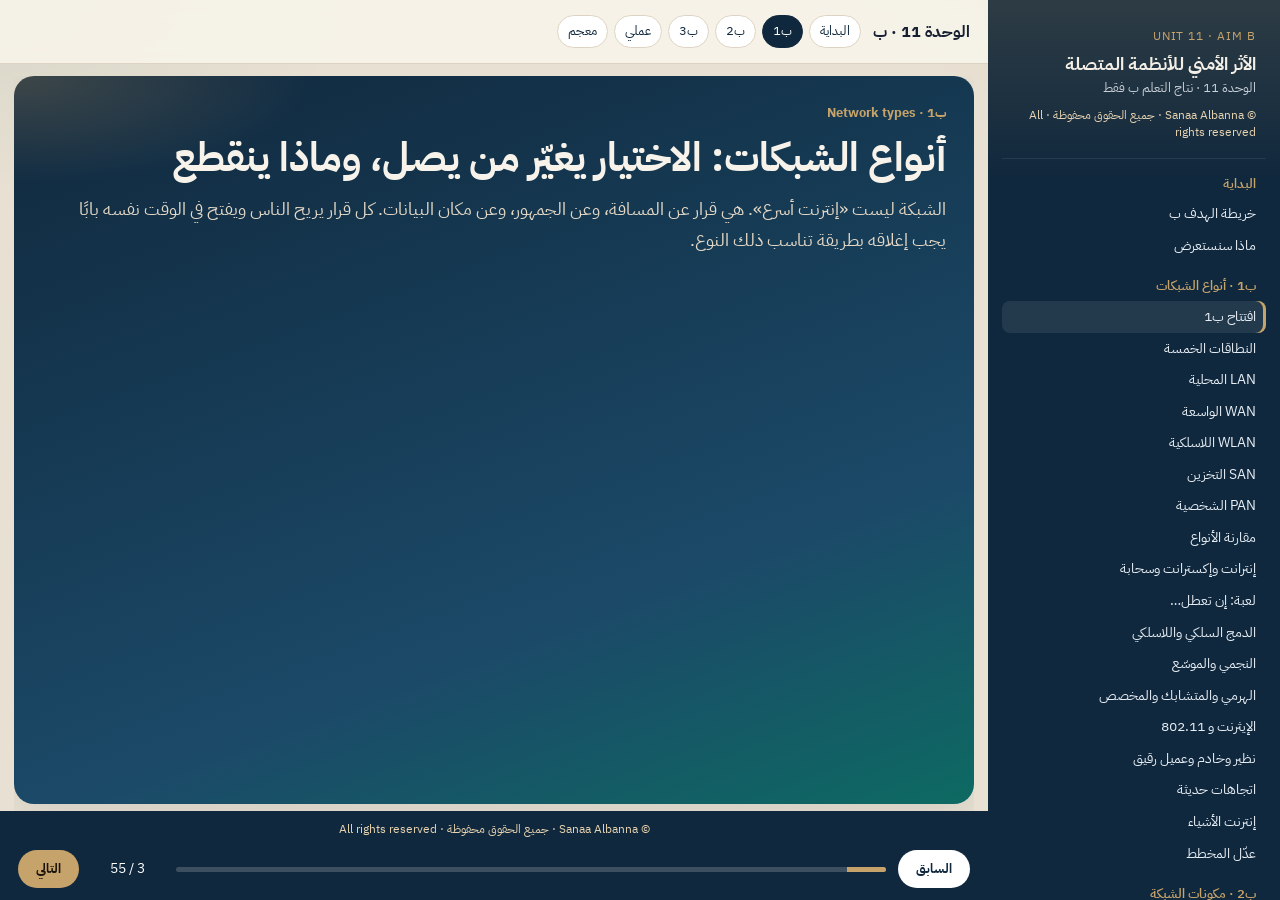
==== b1.html @ e593b501 "Clarify hierarchical layers as Core, Distribution, and Access." ====
<!DOCTYPE html>
<html lang="ar" dir="rtl">
<head>
  <meta charset="UTF-8">
  <meta name="viewport" content="width=device-width, initial-scale=1">
  <title>ب1 أنواع الشبكات | الوحدة 11</title>
  <link rel="preconnect" href="https://fonts.googleapis.com">
  <link rel="preconnect" href="https://fonts.gstatic.com" crossorigin>
  <link href="https://fonts.googleapis.com/css2?family=IBM+Plex+Sans+Arabic:wght@400;500;600;700&family=IBM+Plex+Sans:wght@500;600;700&display=swap" rel="stylesheet">
  <link rel="stylesheet" href="styles.css">
</head>
<body data-page="b1" data-prev="index.html" data-next="b2.html">
<div class="app">
  <aside class="side" id="side"></aside>
  <div class="main">
    <header class="bar">
      <button class="menu-btn" id="btnMenu" type="button">الأقسام</button>
      <a href="index.html" style="text-decoration:none;color:inherit;font-weight:700">الوحدة 11 · ب</a>
      <nav class="quick">
        <a href="index.html">البداية</a>
        <a href="b1.html" aria-current="page">ب1</a>
        <a href="b2.html">ب2</a>
        <a href="b3.html">ب3</a>
        <a href="lab.html">عملي</a>
        <a href="glossary.html">معجم</a>
      </nav>
    </header>
    <div class="deck">

      <section class="slide hero" id="b1-open">
        <p class="kicker">ب1 · Network types</p>
        <h1>أنواع الشبكات: الاختيار يغيّر من يصل، وماذا ينقطع</h1>
        <p class="lead">الشبكة ليست «إنترنت أسرع». هي قرار عن المسافة، وعن الجمهور، وعن مكان البيانات. كل قرار يريح الناس ويفتح في الوقت نفسه بابًا يجب إغلاقه بطريقة تناسب ذلك النوع.</p>
      </section>

      <section class="slide" id="scopes">
        <p class="kicker">ب1 · النطاق الجغرافي</p>
        <h2>خمسة نطاقات، من راحة اليد إلى العالم</h2>
        <div class="grid-2">
          <div>
            <svg class="diagram" viewBox="0 0 460 280" role="img" aria-label="دوائر متداخلة من الشبكة الشخصية حتى الشبكة الواسعة">
              <ellipse cx="230" cy="150" rx="210" ry="110" fill="#f4e7d4" stroke="#a56a34" stroke-width="2"/>
              <text x="400" y="58" font-size="14" fill="#7c4a1e">WAN</text>
              <ellipse cx="210" cy="160" rx="145" ry="78" fill="#e7f3f1" stroke="#0d6a62" stroke-width="2"/>
              <text x="300" y="100" font-size="14" fill="#0d6a62">LAN</text>
              <ellipse cx="188" cy="168" rx="78" ry="46" fill="#e7eef6" stroke="#1a4060" stroke-width="2"/>
              <text x="168" y="164" text-anchor="middle" font-size="14" fill="#10283d">WLAN</text>
              <ellipse cx="150" cy="176" rx="36" ry="24" fill="#fff" stroke="#8d3c3c" stroke-width="2"/>
              <text x="150" y="180" text-anchor="middle" font-size="12" fill="#8d3c3c">PAN</text>
              <rect x="300" y="188" width="70" height="28" rx="6" fill="#10283d"/>
              <text x="335" y="207" text-anchor="middle" font-size="12" fill="#fff">SAN</text>
              <text x="20" y="268" font-size="12" fill="#5e564c">SAN غالبًا داخل المؤسسة لكنها مسار خاص للتخزين لا للمستخدمين</text>
            </svg>
            <p class="cap">النطاق يشرح المكان. الأمان يشرح من يحق له أن يكون في ذلك المكان.</p>
          </div>
          <article class="def">
            <span class="tag">قاعدة الدرس</span>
            <p>كلما اتسع النطاق وكثر من يصل إليه، زادت الطرق الخارجية. الشبكة المحلية المغلقة أهدأ من الإنترنت، لكنها لا تصبح آمنة لمجرد أنها داخل المبنى: موظف، ضيف، أو فلاشة تكفي.</p>
            <p>المصطلحات من المواصفة، واضغط السماعة لنطقها:</p>
            <p>
              <span class="t" data-en="LAN" data-say="Local Area Network">محلية</span>
              <span class="t" data-en="WLAN" data-say="Wireless Local Area Network">لاسلكية محلية</span>
              <span class="t" data-en="WAN" data-say="Wide Area Network">واسعة</span>
              <span class="t" data-en="SAN" data-say="Storage Area Network">تخزين</span>
              <span class="t" data-en="PAN" data-say="Personal Area Network">شخصية</span>
            </p>
          </article>
        </div>
      </section>

      <section class="slide" id="lan">
        <p class="kicker">ب1 · LAN</p>
        <h2>شبكة المنطقة المحلية تخدم مبنى المؤسسة</h2>
<figure class="figure"><img src="images/lab-star.jpg" alt="مختبر الحاسوب: كل جهاز يعود إلى نقطة واحدة في الوسط. إن توقفت تلك النقطة توقف الصف."><figcaption>مختبر الحاسوب: كل جهاز يعود إلى نقطة واحدة في الوسط. إن توقفت تلك النقطة توقف الصف.</figcaption></figure>
        <p class="lead">تمتد عادة داخل مبنى أو مجموعة مبانٍ متجاورة، وتملكها مؤسسة واحدة. التوصيل الشائع نحاس أو ألياف. سرعتها عالية لأن المسافة قصيرة.</p>
        <div class="grid-2">
          <article class="card">
            <h3>أين نراها؟</h3>
            <ul>
              <li>مختبر الحاسوب في الكلية، مكاتب شركة، جناح في مستشفى.</li>
              <li>الأجهزة تتشارك طابعة وملفات وخادمًا داخليًا.</li>
              <li>لأنها ليست مفتوحة للجمهور، التهديد الخارجي أقل من الإنترنت، والحماية تبقى واجبة عند أي منفذ يخرج إلى الإنترنت.</li>
            </ul>
          </article>
          <article class="story">
            <span class="tag">مشهد من الكلية</span>
            <h3>مختبر يسقط كله بسبب <bdi>Switch</bdi> واحد</h3>
            <p>في مختبر من عشرين جهازًا موصولة بـ <bdi>Switch</bdi> واحد، انقطع كهرباء ذلك الجهاز. الأجهزة سليمة والإنترنت في المبنى سليم، لكن الطلاب توقفوا لأن الطريق الوحيد يمر من نقطة واحدة. هذا أثر تشغيلي، لا يحتاج مخترقًا.</p>
          </article>
        </div>
        <div class="grid-2">
          <article class="impact good"><h3>ما تكسبه المؤسسة</h3><p>سرعة، مشاركة موارد، رقابة لأن الأجهزة داخل سورها.</p></article>
          <article class="impact risk"><h3>ما يجب أن تحذر منه</h3><p>الوثوق الزائد. من دخل المبنى أو وصل جهازًا بالمنفذ أصبح «داخل» الشبكة. العزل بين الطلاب والإدارة أهم من شكل الكيبل.</p></article>
        </div>
      </section>

      <section class="slide" id="wan">
        <p class="kicker">ب1 · WAN</p>
        <h2>الشبكة الواسعة تربط أماكن بعيدة، وأشهرها الإنترنت</h2>
<figure class="figure"><img src="images/port-pause.jpg" alt="ميناء توقفت رافعاته عام 2017 حين تعطلت أنظمة شركة شحن كانت الشبكة تحمل عملياتها."><figcaption>ميناء توقفت رافعاته عام 2017 حين تعطلت أنظمة شركة شحن كانت الشبكة تحمل عملياتها.</figcaption></figure>
        <p class="lead">النطاق الجغرافي كبير، والربط غالبًا عبر مسارات سلكية تملكها شركات اتصال. الإنترنت شبكة واسعة مفتوحة للجمهور، ولذلك هو المصدر الأوسع للتهديدات القادمة من الخارج.</p>
        <div class="grid-3">
          <article class="card"><h3>فرع ومركز</h3><p>بنك له فرع في عمّان وآخر في إربد يحتاج مسارًا واسعًا حتى يصل الموظف إلى النظام نفسه. المسار يخرج من المبنى، فيصبح حمايته جزءًا من العقد مع مزود الخدمة.</p></article>
          <article class="card"><h3>الإنترنت</h3><p>أي شخص يستطيع أن يحاول الوصول إلى خدمة منشورة. النشر قرار. كل منفذ مفتوح على الإنترنت سطح ظاهر للعالم.</p></article>
          <article class="story"><span class="tag">أثر واقعي</span><h3>حين تتوقف الشبكة تتوقف السفن</h3><p>عام 2017 توقفت عمليات الشحن في شركة ميرسك أيامًا بعد أن انتشر خلل عبر أنظمتها المتصلة، وخسائرها المعلنة قاربت 300 مليون دولار. الدرس: الشبكة الواسعة تحمل العمل نفسه، لا الرسائل فقط.</p></article>
        </div>
      </section>

      <section class="slide" id="wlan">
        <p class="kicker">ب1 · WLAN</p>
        <h2>اللاسلكية المحلية مريحة لأن الإشارة تصل إلى من لا نراه</h2>
<figure class="figure"><img src="images/cafe-wifi.jpg" alt="الموجة لا تقف عند زجاج المقهى. من على الرصيف ضمن المدى نفسه."><figcaption>الموجة لا تقف عند زجاج المقهى. من على الرصيف ضمن المدى نفسه.</figcaption></figure>
        <p class="lead">تعتمد على <span class="t" data-en="Wi-Fi" data-say="Wi-Fi">واي فاي</span>. نجدها في البيوت والمؤسسات، وأيضًا في المقاهي والمطارات والمحلات. ميزتها الحركة. ثمنها أن الموجة تُبث، فيقدر من في المدى أن يحاول التقاطها إن كانت بلا حماية مناسبة.</p>
        <div class="grid-2">
          <svg class="diagram" viewBox="0 0 440 230" role="img" aria-label="مقهى تبث فيه نقطة الوصول خارج الجدار">
            <rect x="30" y="30" width="250" height="160" rx="8" fill="#fff" stroke="#1a4060"/>
            <text x="150" y="54" text-anchor="middle" font-size="13" fill="#10283d">داخل المقهى</text>
            <rect x="70" y="80" width="46" height="28" rx="4" fill="#10283d"/>
            <text x="93" y="98" text-anchor="middle" font-size="10" fill="#fff">جهاز</text>
            <circle cx="200" cy="110" r="16" fill="#0d6a62"/>
            <path d="M184 110 q16 -28 32 0" fill="none" stroke="#0d6a62" stroke-width="2"/>
            <path d="M172 110 q28 -48 56 0" fill="none" stroke="#0d6a62" stroke-width="2"/>
            <path d="M250 70 q70 40 40 110" fill="none" stroke="#a56a34" stroke-dasharray="4 3" stroke-width="2"/>
            <rect x="300" y="150" width="110" height="40" rx="6" fill="#f8eeee" stroke="#8d3c3c"/>
            <text x="355" y="174" text-anchor="middle" font-size="12" fill="#8d3c3c">خارج الجدار</text>
          </svg>
          <div>
            <article class="story">
              <span class="tag">مقهى في عمّان</span>
              <p>طالبة فتحت شبكة المقهى المفتوحة ودخلت بريد الكلية. الجالس على الطاولة المجاورة ضمن مدى البث. إن كان الموقع بلا تشفير كافٍ، فمحتوى الجلسة أقرب إلى حديث بصوت مسموع. الشبكة العامة مكان سيئ لكلمة المرور.</p>
            </article>
            <article class="impact good" style="margin-top:8px"><h3>الحماية المناسبة لهذا النوع</h3><p>تشفير حديث للواي فاي في المؤسسة، شبكة ضيوف مفصولة، وعدم اعتماد إخفاء اسم الشبكة وحده. في المقهى: بيانات حساسة عبر اتصال الهاتف أو قناة مشفرة، لا عبر شبكة مفتوحة.</p></article>
          </div>
        </div>
      </section>

      <section class="slide" id="san">
        <p class="kicker">ب1 · SAN</p>
        <h2>شبكة التخزين مسار سريع للأقراص، وليس للتصفح</h2>
<figure class="figure"><img src="images/hospital-san.jpg" alt="غرفة التخزين الطبي خلف الزجاج، والممر العام خارجها. المساران ليسا واحدًا."><figcaption>غرفة التخزين الطبي خلف الزجاج، والممر العام خارجها. المساران ليسا واحدًا.</figcaption></figure>
        <p class="lead"><span class="t" data-en="SAN" data-say="Storage Area Network">شبكة منطقة التخزين</span> عالية السرعة، توصل الخوادم بأجهزة التخزين عبر ألياف أو إيثرنت سريع. لا تختلط عادة بحركة الشبكة المحلية العادية. تحتاجها المؤسسات التي تخزن كميات ضخمة وتريد أن تصل عدة خوادم إلى الأقراص نفسها.</p>
        <div class="grid-2">
          <article class="card">
            <h3>مستشفى الأشعة</h3>
            <ul>
              <li>صورة الطبقي كبيرة. عشرات الأجهزة تطلبها خلال اليوم.</li>
              <li>التخزين يعيش على مسار خاص حتى لا تزاحمه تصفحات الموظفين.</li>
              <li>الخادم يصل إلى القرص. هاتف الزائر لا يصل.</li>
            </ul>
          </article>
          <article class="impact risk">
            <h3>الأثر الأمني</h3>
            <p>إن فُتح مسار التخزين لكل الشبكة المحلية، أصبحت صور المرضى وملفات العقود على الطريق نفسه الذي يسلكه أي جهاز مصاب. فصل SAN يقلل من يصل، ولا يلغي الحاجة إلى صلاحيات ونسخ احتياطي. تعطله يوقف العيادات حتى لو بقيت أجهزة الاستقبال تعمل.</p>
          </article>
        </div>
      </section>

      <section class="slide" id="pan">
        <p class="kicker">ب1 · PAN</p>
        <h2>الشبكة الشخصية هي فقاعة حول المستخدم</h2>
<figure class="figure"><img src="images/pan-bubble.jpg" alt="السماعة والهاتف والفأرة فقاعة قصيرة حول شخص واحد."><figcaption>السماعة والهاتف والفأرة فقاعة قصيرة حول شخص واحد.</figcaption></figure>
        <p class="lead">تربط أجهزة مساحة العمل القريبة: هاتفًا بسماعة، ولوحة مفاتيح، وفأرة. المعيار الشائع <span class="t" data-en="Bluetooth" data-say="Bluetooth">بلوتوث</span>: مدى قصير وطاقة قليلة.</p>
        <div class="grid-3">
          <article class="card"><h3>أمثلة</h3><p>سماعة في الحافلة، ساعة مع الهاتف، فأرة المدرّس. لا كيبل، والاقتران يتم بين طرفين متقاربين.</p></article>
          <article class="impact risk"><h3>الخطر بحجم المدى</h3><p>الجهاز الذي يبقى قابلًا للاكتشاف في مكان عام قد يُقرن بطرف لم يقصده صاحبه. المدى قصير فيصعب الهجوم من الشارع البعيد، والقرب الجسدي هو الشرط.</p></article>
          <article class="impact good"><h3>عادة بسيطة</h3><p>إغلاق الاكتشاف بعد الاقتران، وعدم قبول طلب اقتران مفاجئ في محطة الباص. الشبكة الشخصية آمنة حين تبقى شخصية.</p></article>
        </div>
      </section>

      <section class="slide" id="compare-types">
        <p class="kicker">ب1 · مقارنة</p>
        <h2>اختر النوع بحسب العمل، لا بحسب الاسم الأشهر</h2>
        <div class="table-wrap">
          <table>
            <thead>
              <tr><th>النوع</th><th>النطاق ومن يستخدمه</th><th>الوسط الغالب</th><th>أثر الاختيار</th></tr>
            </thead>
            <tbody>
              <tr><td>PAN</td><td>مترات حول شخص</td><td>بلوتوث</td><td>مريح وخاص. الاكتشاف المفتوح في الزحام هو الخطأ.</td></tr>
              <tr><td>LAN</td><td>مبنى مؤسسة واحدة</td><td>نحاس أو ألياف</td><td>سريعة وقابلة للإدارة. الخطر من الداخل ومن المنفذ إلى الإنترنت.</td></tr>
              <tr><td>WLAN</td><td>المبنى نفسه بلا كيبل</td><td>موجة راديو</td><td>حركة حرة. البث يعبر الجدار، فتُفصل شبكة الضيوف.</td></tr>
              <tr><td>SAN</td><td>خوادم وتخزين المؤسسة</td><td>ألياف أو إيثرنت سريع</td><td>أداء للبيانات الضخمة. يجب ألا تصبح ممرًا عامًا.</td></tr>
              <tr><td>WAN</td><td>مدن ودول، وأشهرها الإنترنت</td><td>مسارات مزودي الخدمة</td><td>تربط العمل. وهي الباب الأوسع من الخارج.</td></tr>
            </tbody>
          </table>
        </div>
      </section>

      <section class="slide" id="access-classes">
        <p class="kicker">ب1 · من يحق له الدخول</p>
        <h2>التقنية قد تكون تقنية إنترنت، والجمهور هو الذي يتغير</h2>
        <div class="grid-2">
          <article class="def">
            <h3><span class="t" data-en="Intranet" data-say="Intranet">إنترانت</span></h3>
            <p>شبكة خاصة داخل المؤسسة تستخدم تقنيات الإنترنت. الموظف يفتح المتصفح ويرى التعاميم ونظام الإجازات. الجمهور لا يراها.</p>
          </article>
          <article class="def">
            <h3><span class="t" data-en="Extranet" data-say="Extranet">إكسترانت</span></h3>
            <p>جزء من الإنترانت يُفتح لشركاء محددين: مورد، عميل، شركة تدريب. الشريك يرى بعض الأنظمة فقط. الخطأ الشائع أن ينفتح له الممر المؤدي إلى الباقي.</p>
          </article>
          <article class="def">
            <h3><span class="t" data-en="Internet" data-say="Internet">إنترنت</span></h3>
            <p>أي شبكة عامة يستطيع الناس الوصول إليها. النشر عليها قرار واعٍ: موقع الكلية عام، وعلامات الطالب ليست كذلك.</p>
          </article>
          <article class="def">
            <h3><span class="t" data-en="Cloud" data-say="Cloud">سحابة</span></h3>
            <p>خدمة كانت داخل المكتب وانتقلت إلى أنظمة على الإنترنت. أشهر صورها تخزين الملفات عند مزود بدل خادم الملفات في الغرفة. الملف غادر المبنى، والمفتاح صار الحساب.</p>
          </article>
        </div>
      </section>

      <section class="slide" id="fail-game">
        <p class="kicker">ب1 · لعبة تفكير</p>
        <h2>إن تعطل هذا… ماذا يتوقف؟</h2>
        <p class="lead">خمس حالات. السؤال قصير. الإجابة تحتاج تفكيرًا: ما الذي يبقى يعمل؟ وما الذي يسقط؟ ناقشوا أولًا، ثم اكشفوا ما نثبته بعد الحوار.</p>
        <p class="cap">تعرفون مسبقًا: <bdi>Server</bdi> · <bdi>Switch</bdi> · <bdi>Access Point</bdi> · <bdi>Modem</bdi> · <bdi>Router</bdi></p>
        <div class="fail-game">
          <article class="case-q" data-case="1">
            <span class="tag">حالة 1</span>
            <h3>انقطع كهرباء <bdi>Switch</bdi> المختبر فقط</h3>
            <p>الحواسيب شغّالة، وكهرباء المبنى سليمة، وخط الإنترنت للمبنى يعمل. ماذا يتوقف على الطالبات في هذا المختبر؟ وماذا لا يتأثر؟</p>
            <button type="button" class="reveal-btn" aria-expanded="false">أظهر ما نناقشه بعد التفكير</button>
            <div class="reveal" hidden>
              <p>يتوقف كل ما يمر عبر ذلك الـ <bdi>Switch</bdi>: مشاركة الملفات والطابعة بين أجهزة المختبر، والوصول إلى <bdi>Server</bdi> الكلية إن كان طريقه من هذا الجهاز، والإنترنت من الحواسيب السلكية في المختبر. لا يتأثر مبنى آخر مربوط بمسار مختلف، ولا جهاز على شبكة أخرى.</p>
            </div>
          </article>
          <article class="case-q" data-case="2">
            <span class="tag">حالة 2</span>
            <h3>تعطل <bdi>Modem</bdi> خط المزود</h3>
            <p><bdi>Switch</bdi> المختبر يعمل، والحواسيب تتبادل ملفات فيما بينها. ماذا يتوقف؟ وماذا يبقى؟</p>
            <button type="button" class="reveal-btn" aria-expanded="false">أظهر ما نناقشه بعد التفكير</button>
            <div class="reveal" hidden>
              <p>يتوقف الخروج إلى الإنترنت: المواقع، البريد السحابي، التحديث من الخارج. يبقى ما هو محلي بالكامل: مشاركة مجلد بين جهازين على نفس الـ <bdi>Switch</bdi>، وطابعة الشبكة المحلية إن لم تحتج الإنترنت.</p>
            </div>
          </article>
          <article class="case-q" data-case="3">
            <span class="tag">حالة 3</span>
            <h3>تعطل <bdi>Access Point</bdi> القاعة</h3>
            <p>الكيبل إلى الحواسيب الثابتة سليم. ماذا يتوقف؟ ومن يستمر؟</p>
            <button type="button" class="reveal-btn" aria-expanded="false">أظهر ما نناقشه بعد التفكير</button>
            <div class="reveal" hidden>
              <p>يتوقف الواي فاي: الهواتف والحواسيب المحمولة على الموجة. يستمر من هو مربوط بسلك إلى الـ <bdi>Switch</bdi>. الدرس: العطل لا يعني «انقطاع الشبكة كلها»، بل انقطاع المسار الذي يعتمد على ذلك الجهاز.</p>
            </div>
          </article>
          <article class="case-q" data-case="4">
            <span class="tag">حالة 4</span>
            <h3>توقف <bdi>Server</bdi> الحسابات والملفات</h3>
            <p>الإنترنت العام يفتح في المتصفح. ماذا يتوقف في يوم الكلية؟ وماذا قد يبقى؟</p>
            <button type="button" class="reveal-btn" aria-expanded="false">أظهر ما نناقشه بعد التفكير</button>
            <div class="reveal" hidden>
              <p>يتوقف الدخول بالحساب الموحد، ومجلدات الطلاب المشتركة، وكثير من الطباعة المركزية. قد يبقى تصفح الإنترنت العام، ومشاركة ملف مباشرة بين جهازين بلا المرور على الـ <bdi>Server</bdi>. السؤال العميق: هل «الشبكة شغّالة» تعني أن العمل الدراسي شغّال؟</p>
            </div>
          </article>
          <article class="case-q" data-case="5">
            <span class="tag">حالة 5</span>
            <h3>تعطل <bdi>Router</bdi> بين المختبر والإدارة</h3>
            <p>داخل المختبر الأجهزة على <bdi>Switch</bdi> واحد. الإدارة على شبكة أخرى. ماذا ينقطع بين الطرفين؟ وماذا يبقى داخل المختبر؟</p>
            <button type="button" class="reveal-btn" aria-expanded="false">أظهر ما نناقشه بعد التفكير</button>
            <div class="reveal" hidden>
              <p>ينقطع العبور بين الشبكتين، وغالبًا الإنترنت إن كان طريقه عبر ذلك الـ <bdi>Router</bdi>. داخل المختبر قد تبقى الأجهزة تتحدث فيما بينها عبر الـ <bdi>Switch</bdi>. الدرس: الـ <bdi>Router</bdi> حدّ بين عوالم؛ سقوطه لا يطفئ بالضرورة كل كيبل في الغرفة.</p>
            </div>
          </article>
        </div>
      </section>

      <section class="slide" id="wired-wireless">
        <p class="kicker">ب1 · الدمج</p>
        <h2>البيت والمؤسسة يعيشان على سلك وموجة معًا</h2>
<figure class="figure"><img src="images/home-router.jpg" alt="صندوق واحد في البيت: خط من الجدار، أكبال للأجهزة الثابتة، وموجة للأجهزة التي تتحرك."><figcaption>صندوق واحد في البيت: خط من الجدار، أكبال للأجهزة الثابتة، وموجة للأجهزة التي تتحرك.</figcaption></figure>
        <div class="grid-2">
          <div>
            <svg class="diagram" viewBox="0 0 460 250" role="img" aria-label="Modem و Router و Access Point في صندوق منزلي واحد">
              <ellipse cx="60" cy="40" rx="48" ry="22" fill="#f4e7d4" stroke="#a56a34"/>
              <text x="60" y="44" text-anchor="middle" font-size="12" fill="#7c4a1e">المزود</text>
              <line x1="60" y1="62" x2="60" y2="100" stroke="#a56a34" stroke-width="2"/>
              <rect x="20" y="100" width="120" height="52" rx="8" fill="#10283d"/>
              <text x="80" y="122" text-anchor="middle" font-size="11" fill="#fff">Modem / Router</text>
              <text x="80" y="140" text-anchor="middle" font-size="11" fill="#c6a36a">+ Access Point</text>
              <line x1="140" y1="126" x2="210" y2="70" stroke="#1a4060" stroke-width="2"/>
              <line x1="140" y1="126" x2="210" y2="126" stroke="#1a4060" stroke-width="2"/>
              <line x1="140" y1="126" x2="210" y2="180" stroke="#1a4060" stroke-width="2"/>
              <rect x="210" y="52" width="70" height="32" rx="6" fill="#fff" stroke="#1a4060"/>
              <text x="245" y="72" text-anchor="middle" font-size="11">حاسوب</text>
              <rect x="210" y="110" width="70" height="32" rx="6" fill="#fff" stroke="#1a4060"/>
              <text x="245" y="130" text-anchor="middle" font-size="11">طابعة</text>
              <rect x="210" y="164" width="70" height="32" rx="6" fill="#fff" stroke="#1a4060"/>
              <text x="245" y="184" text-anchor="middle" font-size="11">تلفاز</text>
              <path d="M160 90 q40 -36 70 0" fill="none" stroke="#0d6a62" stroke-width="2"/>
              <rect x="300" y="70" width="64" height="30" rx="6" fill="#e7f3f1" stroke="#0d6a62"/>
              <text x="332" y="90" text-anchor="middle" font-size="11" fill="#0d6a62">هاتف</text>
              <rect x="300" y="120" width="64" height="30" rx="6" fill="#e7f3f1" stroke="#0d6a62"/>
              <text x="332" y="140" text-anchor="middle" font-size="11" fill="#0d6a62">حاسوب</text>
            </svg>
            <p class="cap">الجهاز المنزلي متعدد الوظائف: خط هاتف أو تلفاز، ثم منافذ سلكية، ثم بث لاسلكي.</p>
          </div>
          <div>
            <article class="card">
              <h3>في المؤسسة</h3>
              <p>المكتب الثابت يأخذ كيبلًا. الحاسوب المحمول والهاتف يأخذان الموجة. الدمج قرار تصميم: السلك أثبت وأصعب اعتراضًا، والموجة تمنح الحركة وتحتاج عزلًا وتشفيرًا.</p>
            </article>
            <article class="lab">
              <span class="tag">اعرض ظهر الصندوق إن توفر</span>
              <p>ميّز منفذ المزود عن منافذ الأجهزة. أشر إلى الهوائيات. قل: هذا الصندوق الصغير يجمع <bdi>Modem</bdi> و <bdi>Router</bdi> و <bdi>Switch</bdi> و <bdi>Access Point</bdi>، وسنفصله في ب2.</p>
            </article>
          </div>
        </div>
      </section>

      <section class="slide" id="star">
        <p class="kicker">ب1 · مخططات مادية</p>
        <h2>المخطط المادي يرسم الكيبل. النجمي هو شكل المختبر</h2>
        <p class="lead">المخطط المادي يصف كيف تتصل الأكبال بالأجهزة. <span class="t" data-en="Star" data-say="Star topology">النجمي</span> يصل كل جهاز بـ <bdi>Switch</bdi> في الوسط. <span class="t" data-en="Extended star" data-say="Extended star topology">النجمي الموسّع</span> يكرر الفكرة بوحدات <bdi>Switch</bdi> إضافية حين لا تكفي المنافذ.</p>
        <div class="cols-diagram">
          <div>
            <svg class="diagram" viewBox="0 0 360 210" role="img" aria-label="هيكل نجمي حول Switch">
              <line x1="180" y1="100" x2="70" y2="40" stroke="#a56a34" stroke-width="2"/>
              <line x1="180" y1="100" x2="290" y2="40" stroke="#a56a34" stroke-width="2"/>
              <line x1="180" y1="100" x2="60" y2="160" stroke="#a56a34" stroke-width="2"/>
              <line x1="180" y1="100" x2="300" y2="160" stroke="#a56a34" stroke-width="2"/>
              <rect x="140" y="82" width="80" height="36" rx="6" fill="#10283d"/>
              <text x="180" y="104" text-anchor="middle" font-size="13" fill="#fff">Switch</text>
              <g fill="#fff" stroke="#1a4060">
                <rect x="40" y="22" width="60" height="28" rx="4"/><rect x="260" y="22" width="60" height="28" rx="4"/>
                <rect x="28" y="148" width="60" height="28" rx="4"/><rect x="270" y="148" width="60" height="28" rx="4"/>
              </g>
              <g font-size="11" fill="#10283d" text-anchor="middle">
                <text x="70" y="40">حاسوب</text><text x="290" y="40">حاسوب</text>
                <text x="58" y="166">حاسوب</text><text x="300" y="166">حاسوب</text>
              </g>
            </svg>
            <p class="cap">الشكل 11.5 بصورة التدريس: سهل التتبع. سقوط الـ <bdi>Switch</bdi> يوقف الجميع.</p>
          </div>
          <div>
            <svg class="diagram" viewBox="0 0 360 210" role="img" aria-label="هيكل نجمي موسع بعدة Switch">
              <line x1="180" y1="104" x2="80" y2="104" stroke="#1a4060" stroke-width="3"/>
              <rect x="145" y="86" width="70" height="36" rx="6" fill="#10283d"/>
              <text x="180" y="108" text-anchor="middle" font-size="12" fill="#fff">Switch</text>
              <rect x="30" y="86" width="70" height="36" rx="6" fill="#1a4060"/>
              <text x="65" y="108" text-anchor="middle" font-size="12" fill="#fff">Switch</text>
              <rect x="250" y="86" width="70" height="36" rx="6" fill="#1a4060"/>
              <text x="285" y="108" text-anchor="middle" font-size="12" fill="#fff">Switch</text>
              <g stroke="#a56a34" stroke-width="2" fill="#fff">
                <line x1="65" y1="86" x2="40" y2="48"/><line x1="65" y1="122" x2="40" y2="156"/>
                <line x1="285" y1="86" x2="310" y2="48"/><line x1="285" y1="122" x2="310" y2="156"/>
                <rect x="8" y="28" width="58" height="26" rx="4" stroke="#1a4060"/>
                <rect x="8" y="156" width="58" height="26" rx="4" stroke="#1a4060"/>
                <rect x="294" y="28" width="58" height="26" rx="4" stroke="#1a4060"/>
                <rect x="294" y="156" width="58" height="26" rx="4" stroke="#1a4060"/>
              </g>
              <g font-size="11" text-anchor="middle" fill="#10283d">
                <text x="37" y="45">حاسوب</text><text x="37" y="173">حاسوب</text>
                <text x="323" y="45">حاسوب</text><text x="323" y="173">حاسوب</text>
              </g>
            </svg>
            <p class="cap">الشكل 11.6: كل جناح له <bdi>Switch</bdi>، والوسط يجمعهم. العطل يضيق بدل أن يعمّ المبنى.</p>
          </div>
        </div>
      </section>

      <section class="slide" id="hierarchical">
        <p class="kicker">ب1 · هرمي ومتشابك ومخصص</p>
        <h2>الشبكة الكبيرة تُقسَّم طبقات حتى لا تسير كل حركة في كل مكان</h2>
        <p class="lead">ثلاث طبقات معروفة بالإنجليزية: <bdi>Access</bdi> عند الأجهزة، ثم <bdi>Distribution</bdi> تربط الأجنحة، ثم <bdi>Core</bdi> في الوسط — العمود الفقري الذي يصل أجزاء المبنى الكبيرة ببعضها عبر <bdi>Router</bdi> أو <bdi>Switch</bdi> قوي.</p>
        <div class="grid-2">
          <div>
            <svg class="diagram" viewBox="0 0 420 250" role="img" aria-label="ثلاث طبقات: Core و Distribution و Access">
              <rect x="150" y="12" width="120" height="36" rx="6" fill="#10283d"/>
              <text x="210" y="35" text-anchor="middle" font-size="14" fill="#fff">Core</text>
              <line x1="210" y1="48" x2="110" y2="90" stroke="#a56a34"/><line x1="210" y1="48" x2="310" y2="90" stroke="#a56a34"/>
              <rect x="50" y="90" width="120" height="36" rx="6" fill="#1a4060"/>
              <rect x="250" y="90" width="120" height="36" rx="6" fill="#1a4060"/>
              <text x="110" y="113" text-anchor="middle" font-size="13" fill="#fff">Distribution</text>
              <text x="310" y="113" text-anchor="middle" font-size="13" fill="#fff">Distribution</text>
              <g stroke="#0d6a62">
                <line x1="90" y1="126" x2="50" y2="168"/><line x1="130" y1="126" x2="150" y2="168"/>
                <line x1="290" y1="126" x2="250" y2="168"/><line x1="330" y1="126" x2="360" y2="168"/>
              </g>
              <g fill="#e7f3f1" stroke="#0d6a62">
                <rect x="24" y="168" width="70" height="28" rx="4"/>
                <rect x="120" y="168" width="70" height="28" rx="4"/>
                <rect x="226" y="168" width="70" height="28" rx="4"/>
                <rect x="326" y="168" width="70" height="28" rx="4"/>
              </g>
              <g font-size="12" text-anchor="middle" fill="#10283d">
                <text x="59" y="186">Access</text><text x="155" y="186">Access</text>
                <text x="261" y="186">Access</text><text x="361" y="186">Access</text>
              </g>
              <text x="210" y="230" text-anchor="middle" font-size="12" fill="#5e564c">Access للأجهزة · Distribution يضبط الربط · Core يصل المبنى</text>
            </svg>
            <p class="cap"><bdi>Core</bdi> = العمود الفقري. إن توقف، تتأثر أجزاء كبيرة من الشبكة دفعة واحدة.</p>
          </div>
          <div>
            <article class="card">
              <h3><span class="t" data-en="Wireless mesh" data-say="Wireless mesh">شبكة لاسلكية متشابكة</span></h3>
              <p>عقد تغطي مستودعًا أو طابقًا أوسع من نقطة واحدة. عقدة واحدة فقط تحتاج كيبل إنترنت، وتشارك البقية الاتصال مع جارتها. سقوط عقدة لا يطفئ الساحة كلها إن بقي مسار بديل.</p>
            </article>
            <article class="card">
              <h3><span class="t" data-en="Ad hoc" data-say="Ad hoc topology">مخطط مخصص</span> و<span class="t" data-en="BYOD" data-say="Bring Your Own Device">أحضر جهازك</span></h3>
              <p>مزيج سلك للأجهزة المكتبية وموجة لهواتف الموظفين وأجهزتهم. حين يدخل الجهاز الشخصي شبكة المؤسسة نسميه إحضار الجهاز الشخصي. الجهاز ليس تحت سياسة الكلية بالكامل.</p>
            </article>
          </div>
        </div>
      </section>

      <section class="slide" id="logical">
        <p class="kicker">ب1 · مخططات منطقية</p>
        <h2>المخطط المنطقي يشرح كيف تتحدث الأجهزة، لا أين يمر الكيبل</h2>
        <div class="grid-2">
          <article class="card">
            <h3><span class="t" data-en="Ethernet" data-say="Ethernet">إيثرنت</span> · <span class="t" data-en="IEEE 802.3" data-say="I triple E 802.3">802.3</span></h3>
            <ul>
              <li>معيار الشبكات السلكية. الكيبل الشائع مزدوج مجدول غير معزول <span class="t" data-en="UTP" data-say="U T P">UTP</span> وموصل <span class="t" data-en="RJ-45" data-say="R J 45">RJ-45</span>.</li>
              <li>الطول النظري للمقطع نحو 100 متر، ويتأثر بنوع الكيبل والسرعة.</li>
              <li>السرعات تصل إلى مستويات عالية جدًا بحسب الكيبل، والكتاب يذكر حتى 400 غيغابت في الثانية في الأنواع العليا.</li>
              <li>الـ <bdi>Switch</bdi> يفحص الإطار ويبعثه إلى المنفذ المقصود. بدقة أدق: قراره داخل المحلية يعتمد عنوان <span class="t" data-en="MAC" data-say="Mac address">MAC</span>، بينما عنوان <span class="t" data-en="IP" data-say="I P address">IP</span> قرار الـ <bdi>Router</bdi> بين الشبكات.</li>
            </ul>
          </article>
          <article class="card">
            <h3>عائلة <span class="t" data-en="IEEE 802.11" data-say="I triple E 802.11">802.11</span></h3>
            <ul>
              <li>معيار اللاسلكي، يشارك الإيثرنت فكرة تنظيم من يتكلم على الوسط.</li>
              <li>802.11b وصل إلى 11 ميغابت في الثانية وانتشر على نطاق واسع.</li>
              <li>802.11n وصل إلى 600 ميغابت في الثانية، وتلته إصدارات أسرع صارت اليوم شائعة: واي فاي 5 وواي فاي 6.</li>
              <li>السرعة على الورقة لا تصل إلى الجهاز إن كان الجدار سميكًا أو القناة مزدحمة.</li>
            </ul>
          </article>
        </div>
      </section>

      <section class="slide" id="architecture">
        <p class="kicker">ب1 · بنية الشبكة</p>
        <h2>من يملك الحساب: كل جهاز وحده، أم الشبكة كلها؟</h2>
        <div class="grid-3">
          <article class="card">
            <h3><span class="t" data-en="Peer to peer" data-say="Peer to peer">نظير إلى نظير</span></h3>
            <p>بلا <bdi>Server</bdi> مركزي. كل مستخدم يدخل إلى جهازه ويشارك مجلدًا أو طابعة. تناسب بيتًا أو مكتبًا صغيرًا. سهلة ورخيصة. حين يكبر العدد تصبح الإدارة كابوسًا: التحديث وكلمة المرور على كل جهاز وحدهما، والدخول ممكن فقط حيث يوجد حساب.</p>
          </article>
          <article class="card">
            <h3><span class="t" data-en="Client/server" data-say="Client server">عميل / Server</span></h3>
            <p>حساب واحد على الشبكة، فيدخل صاحبه من أي جهاز مسموح. التحديث والصلاحيات والنسخ تُدار من الـ <bdi>Server</bdi>. هذا ما تحتاجه كلية. مركز القوة يعني أيضًا أن سقوط الـ <bdi>Server</bdi> أو سرقة حساب المدير أثره واسع، فيُحمى ويُنسخ.</p>
          </article>
          <article class="card">
            <h3><span class="t" data-en="Thin client" data-say="Thin client">عميل رقيق</span></h3>
            <p>جهاز بمواصفات أقل يشغّل تطبيقات الويب ويخزن في السحابة. أرخص. مثاله أجهزة <span class="t" data-en="Chromebook" data-say="Chromebook">Chromebook</span>. سرقته تؤذي أقل إن لم يُحفظ عليها شيء. تعطله الحقيقي هو انقطاع الشبكة أو سرقة الحساب السحابي.</p>
          </article>
        </div>
        <div class="think"><span class="tag">مقارنة سريعة</span><p>بيت من أربعة أشخاص: نظير إلى نظير كافٍ. كلية من ألف طالب: عميل و <bdi>Server</bdi>. صف يعتمد دفترًا سحابيًا: العميل الرقيق منطقي، بشرط أن تبقى الهوية والنسخ تحت الإدارة.</p></div>
      </section>

      <section class="slide" id="trends">
        <p class="kicker">ب1 · اتجاهات حديثة</p>
        <h2>التقنية الجديدة تقلل الصناديق وتكثّف القرارات</h2>
<figure class="figure"><img src="images/virtual-servers.jpg" alt="خزانة واحدة، وداخلها عدة آلات افتراضية. العزل بينها قرار أمني لا مجرد توفير أجهزة."><figcaption>خزانة واحدة، وداخلها عدة آلات افتراضية. العزل بينها قرار أمني لا مجرد توفير أجهزة.</figcaption></figure>
        <div class="grid-2">
          <article class="card">
            <h3><span class="t" data-en="Virtualisation" data-say="Virtualisation">المحاكاة الافتراضية</span></h3>
            <p><bdi>Server</bdi> قوي يشغّل عدة حواسيب افتراضية، لكل منها نظام وتطبيق. نوفر أجهزة ونوسّع أسهل ونعزل المهام: ويب في آلة، وقاعدة بيانات في أخرى. الخطر: إن انكسرت العزلة أو وقعت منصة الاستضافة، تشارك الجميع المصير. النسخ والحماية تكون لكل آلة لا للصندوق فقط.</p>
          </article>
          <article class="card">
            <h3>سحابة التطبيقات والمنصات</h3>
            <p><span class="t" data-en="SaaS" data-say="Software as a Service">برمجيات كخدمة</span> مثل مستندات تعمل في المتصفح على <bdi>Server</bdi> المزود. <span class="t" data-en="PaaS" data-say="Platform as a Service">منصة كخدمة</span> تعطي المطوّر أدواتًا وقواعد وبيئة جاهزة. الأثر المتوازن: سرعة وتحديث عند المزود، وفقدان السيطرة المباشرة. بيانات المؤسسة أصبحت عند طرف آخر، فيلزم عقد واضح وصلاحيات ومكان تخزين مفهوم للإدارة.</p>
          </article>
          <article class="card">
            <h3><span class="t" data-en="SDN" data-say="Software Defined Networking">شبكات محددة بالبرمجيات</span></h3>
            <p>بدل ضبط كل جهاز بيدوي، تُدار الشبكة من طبقة تحكم برمجية، بمرونة تشبه السحابة داخل المؤسسة. مفيدة للتغيير السريع. وحدة التحكم هدف ثمين: من يغيرها يغيّر سلوك الشبكة كلها، فتُحصر صلاحية التعديل وتُسجَّل.</p>
          </article>
          <article class="card">
            <h3><span class="t" data-en="Storage-defined network" data-say="Storage defined network">شبكة معرفة بالتخزين</span></h3>
            <p>أجهزة التخزين تُوصل بالشبكة لتكون متاحة لمن يحتاج الكميات الكبيرة، لا حبيسة <bdi>Server</bdi> واحد. قريبة في الفكرة من SAN. الفائدة وصول أسهل للبيانات الضخمة. الشرط أن «متاحة على الشبكة» لا تعني متاحة لكل حساب.</p>
          </article>
        </div>
        <article class="impact risk">
          <h3>BYOD بميزان المؤسسة</h3>
          <p>الهاتف الشخصي يريح الموظف ويوفّر جهازًا، ويصعب على الكلية أن تفرض عليه التحديث وقفل الشاشة وفصل البريد عن التطبيقات الخاصة. جهاز مفقود فيه بريد العمل يعني رسائل الكلية في يد من وجد الهاتف. الحل المتوازن: شبكة منفصلة أو إدارة محدودة للجهاز، لا منع أعمى ولا ثقة عمياء.</p>
        </article>
      </section>

      <section class="slide" id="iot">
        <p class="kicker">ب1 · IoT</p>
        <h2>إنترنت الأشياء يجعل المصباح حاسوبًا متصلًا</h2>
<figure class="figure"><img src="images/iot-shelf.jpg" alt="كاميرات وقوابس وطابعات. كل واحد منها حاسوب صغير غالبًا بكلمة المرور التي خرج بها من المصنع."><figcaption>كاميرات وقوابس وطابعات. كل واحد منها حاسوب صغير غالبًا بكلمة المرور التي خرج بها من المصنع.</figcaption></figure>
        <p class="lead"><span class="t" data-en="IoT" data-say="Internet of Things">إنترنت الأشياء</span> وصل أجهزة تُشغَّل وتُطفأ بالشبكة: كاميرا، ساعة، حسّاس باب، سبورة، طابعة. كل جهاز حساب، وكلمة مرور، وتحديث، وغالبًا بلا شاشة تنبّه أحدًا.</p>
        <div class="grid-2">
          <article class="story">
            <span class="tag">ميراي · تشرين الأول 2016</span>
            <h3>كاميرات تركت كلمة المصنع فأطفأت مواقع كبرى</h3>
            <p>أجهزة منزلية ومتاجر، كثير منها بكلمات مرور افتراضية، استُخدمت بأعداد هائلة للضغط على شركة Dyn التي تقدم خدمة أسماء نطاقات. مواقع كبرى صارت لا تُفتح في أجزاء من الولايات المتحدة لأن الاسم لم يعد يتحول إلى عنوان. الأجهزة الصغيرة أسقطت خدمة يعتمد عليها الكبار.</p>
            <p>الأثر هنا تشغيلي وعالمي: التوفر، لا سرقة ملف واحد.</p>
          </article>
          <article class="think">
            <span class="tag">أسئلة الكتاب</span>
            <ul>
              <li>ما الآثار الأمنية لإنترنت الأشياء في الكلية: كاميرا الباحة، قفل المختبر، الطابعة؟</li>
              <li>هل تُحدَّث؟ هل كلمة المرور ما زالت المطبوعة على العلبة؟ هل هي على شبكة الطلاب؟</li>
              <li>الذكاء الاصطناعي والروبوتات، كما يذكر الكتاب، أنظمة متصلة أيضًا: قرار خاطئ أو بيانات تدريب مسربة أثرهما على السلامة والخصوصية معًا. نسمي الأثر ولا نبني نظامًا.</li>
            </ul>
          </article>
        </div>
      </section>

      <section class="slide" id="draw">
        <p class="kicker">ب1 · مهارة المواصفة</p>
        <h2>اقرأ المخطط ثم أضف إليه ما ينقص الكلية</h2>
        <p class="lead">المطلوب أن يفسّر الطالب الرسم ويعدّله ببرنامج رسم. ابدأ بالنجمة، ثم أضف <bdi>Server</bdi> ورابط الإنترنت والواي فاي كما يطلب نشاط الكتاب.</p>
        <div class="builder" id="netbuild">
          <svg class="diagram" viewBox="0 0 520 280" role="img" aria-label="مخطط مختبر يمكن إضافة Server و Router و Access Point إليه">
            <line x1="250" y1="150" x2="120" y2="70" stroke="#a56a34" stroke-width="2"/>
            <line x1="250" y1="150" x2="380" y2="70" stroke="#a56a34" stroke-width="2"/>
            <line x1="250" y1="150" x2="110" y2="210" stroke="#a56a34" stroke-width="2"/>
            <line x1="250" y1="150" x2="390" y2="210" stroke="#a56a34" stroke-width="2"/>
            <rect x="200" y="128" width="100" height="40" rx="8" fill="#10283d"/>
            <text x="250" y="153" text-anchor="middle" font-size="13" fill="#fff">Switch</text>
            <g fill="#fff" stroke="#1a4060" font-size="12">
              <rect x="80" y="48" width="78" height="32" rx="5"/>
              <rect x="342" y="48" width="78" height="32" rx="5"/>
              <rect x="70" y="198" width="78" height="32" rx="5"/>
              <rect x="352" y="198" width="78" height="32" rx="5"/>
            </g>
            <g fill="#10283d" font-size="12" text-anchor="middle">
              <text x="119" y="68">حاسوب</text><text x="381" y="68">حاسوب</text>
              <text x="109" y="218">حاسوب</text><text x="391" y="218">حاسوب</text>
            </g>
            <g class="g g-server">
              <line x1="250" y1="128" x2="250" y2="78" stroke="#0d6a62" stroke-width="2"/>
              <rect x="210" y="40" width="80" height="36" rx="6" fill="#0d6a62"/>
              <text x="250" y="62" text-anchor="middle" font-size="13" fill="#fff">Server</text>
            </g>
            <g class="g g-wan">
              <line x1="300" y1="148" x2="430" y2="120" stroke="#a56a34" stroke-width="2"/>
              <rect x="410" y="96" width="90" height="40" rx="8" fill="#a56a34"/>
              <text x="455" y="120" text-anchor="middle" font-size="12" fill="#fff">Router</text>
              <ellipse cx="455" cy="48" rx="40" ry="18" fill="#f4e7d4" stroke="#7c4a1e"/>
              <text x="455" y="52" text-anchor="middle" font-size="11" fill="#7c4a1e">إنترنت</text>
              <line x1="455" y1="66" x2="455" y2="96" stroke="#7c4a1e"/>
            </g>
            <g class="g g-wifi">
              <line x1="200" y1="160" x2="70" y2="130" stroke="#0d6a62" stroke-width="2"/>
              <circle cx="52" cy="120" r="14" fill="#0d6a62"/>
              <path d="M34 112 q18 -20 36 0" fill="none" stroke="#0d6a62" stroke-width="2"/>
              <text x="52" y="158" text-anchor="middle" font-size="11" fill="#0d6a62">AP</text>
            </g>
          </svg>
          <div class="builder-controls">
            <p id="builderNote">المختبر مربوط نجميًا فقط. أضف الجزء الذي يريد الكتاب ظهوره في مخطط الكلية.</p>
            <button type="button" data-add="server">أضف Server</button>
            <button type="button" data-add="wan">أضف رابط إنترنت</button>
            <button type="button" data-add="wifi">أضف Access Point</button>
            <article class="lab">
              <span class="tag">بعد الأزرار</span>
              <p>ينقل الطلاب الرسم إلى <bdi>diagrams.net</bdi> أو أشكال وورد: <bdi>Switch</bdi>، <bdi>Server</bdi>، <bdi>Router</bdi>، سحابة إنترنت، <bdi>Access Point</bdi>، وشبكة ضيوف مفصولة. التفصيل في صفحة العملي.</p>
            </article>
          </div>
        </div>
      </section>

    <nav class="trail"><a class="back" href="index.html">العودة إلى الخريطة</a><a class="go" href="b2.html">نكمل: مكونات الشبكة</a></nav>
    </div>
  </div>
</div>
<div class="toast" id="toast" role="status"></div>
<script src="app.js"></script>
</body>
</html>
---- styles.css ----
:root {
  --bg: #e8e0d2;
  --ink: #172033;
  --muted: #5e564c;
  --navy: #10283d;
  --navy-2: #1a4060;
  --copper: #a56a34;
  --copper-deep: #7c4a1e;
  --teal: #0d6a62;
  --teal-soft: #e6f4f2;
  --rose: #8d3c3c;
  --rose-soft: #f8eeee;
  --gold: #c6a36a;
  --line: #ddd3c3;
  --card: #fffdf8;
  --shadow: 0 18px 40px rgba(16, 40, 61, 0.08);
  --side: 292px;
  --bar: 64px;
  --font: "IBM Plex Sans Arabic", "Segoe UI", Tahoma, sans-serif;
  --en: "IBM Plex Sans", "Segoe UI", sans-serif;
}

* { box-sizing: border-box; }
html { height: 100%; scroll-behavior: smooth; }
body {
  margin: 0;
  height: 100%;
  overflow: hidden;
  color: var(--ink);
  font-family: var(--font);
  background:
    radial-gradient(900px 420px at 100% -10%, rgba(165, 106, 52, 0.16), transparent 55%),
    radial-gradient(700px 380px at 0% 0%, rgba(13, 106, 98, 0.08), transparent 50%),
    var(--bg);
  line-height: 1.75;
}
img, svg { max-width: 100%; }
button, input { font-family: inherit; }
a { color: var(--teal); }
:focus-visible { outline: 3px solid var(--teal); outline-offset: 2px; }

.en, .term .en, bdi { font-family: var(--en); direction: ltr; unicode-bidi: isolate; }

.app { min-height: 100vh; }
.side {
  position: fixed;
  inset: 0 0 0 auto;
  width: var(--side);
  background:
    linear-gradient(180deg, rgba(198, 163, 106, 0.16), transparent 180px),
    var(--navy);
  color: #f4efe6;
  overflow: auto;
  z-index: 20;
  padding: 18px 14px 28px;
}
.brand-block { padding: 8px 10px 16px; border-bottom: 1px solid rgba(255,255,255,0.08); margin-bottom: 12px; }
.brand-block a { color: inherit; text-decoration: none; }
.brand-k { color: var(--gold); font-size: 12px; letter-spacing: 0.08em; }
.brand-block strong { display: block; font-size: 18px; line-height: 1.45; margin-top: 4px; }
.brand-block span { display: block; color: #c9d0d8; font-size: 12.5px; }
.brand-block .rights { margin-top: 8px; color: #e7d3b0; font-size: 12px; line-height: 1.45; }
.side h2 {
  margin: 16px 10px 6px;
  font-size: 13px;
  color: var(--gold);
  font-weight: 600;
}
.side a.item {
  display: block;
  color: #e7eef5;
  text-decoration: none;
  padding: 6px 10px;
  border-radius: 8px;
  font-size: 13.5px;
  line-height: 1.45;
}
.side a.item:hover, .side a.item.active { background: rgba(255,255,255,0.08); }
.side a.item.active { box-shadow: inset -3px 0 0 var(--gold); }

.main {
  margin-right: var(--side);
  height: 100vh;
  display: flex;
  flex-direction: column;
}
.bar {
  position: relative;
  flex: none;
  z-index: 15;
  height: var(--bar);
  display: flex;
  align-items: center;
  gap: 12px;
  padding: 0 18px;
  background: rgba(247, 243, 234, 0.92);
  backdrop-filter: blur(10px);
  border-bottom: 1px solid var(--line);
}
.quick { display: flex; gap: 6px; flex-wrap: wrap; }
.quick a {
  text-decoration: none;
  color: var(--navy);
  background: #fff;
  border: 1px solid var(--line);
  border-radius: 999px;
  padding: 4px 10px;
  font-size: 13px;
}
.quick a[aria-current="page"] { background: var(--navy); color: #fff; border-color: var(--navy); }
.tools { margin-right: auto; display: flex; gap: 8px; }
.tools button, .present-bar button, .builder button, .menu-btn {
  background: var(--navy);
  color: #fff;
  border: 0;
  border-radius: 999px;
  padding: 7px 12px;
  cursor: pointer;
  font-size: 13.5px;
}
.tools button.ghost, .present-bar button.ghost { background: #fff; color: var(--navy); border: 1px solid var(--line); }
.menu-btn { display: none; }

.deck {
  flex: 1;
  min-height: 0;
  width: min(1080px, calc(100% - 28px));
  margin: 12px auto 0;
  padding-bottom: 96px;
  overflow: hidden;
}
.deck > .trail { display: none; }
.slide {
  display: none;
  height: 100%;
  overflow: auto;
  background: var(--card);
  border: 1px solid var(--line);
  border-radius: 20px;
  padding: 26px 28px 22px;
  box-shadow: var(--shadow);
}
.slide.on { display: block; }
.slide.hero {
  background:
    radial-gradient(500px 180px at 0% 0%, rgba(198, 163, 106, 0.25), transparent 60%),
    linear-gradient(160deg, #10283d, #1b4a68 70%, #0d6a62);
  color: #f7f3ea;
  border: 0;
}
.slide.hero .lead, .slide.hero .muted { color: #e4d8c6; }
.slide.hero .page-links a,
.slide.hero .card,
.slide.hero .lab,
.slide.hero .impact,
.slide.hero .story,
.slide.hero .think,
.slide.hero .def { color: var(--ink); }
.diagram text {
  font-family: "IBM Plex Sans Arabic", "Segoe UI", Tahoma, sans-serif;
  direction: rtl;
  unicode-bidi: isolate;
}
.kicker {
  margin: 0 0 6px;
  color: var(--copper-deep);
  font-weight: 700;
  font-size: 13px;
}
.hero .kicker { color: var(--gold); }
h1, h2, h3 { line-height: 1.35; margin: 0 0 8px; }
h1 { font-size: 40px; }
h2 { font-size: 28px; }
h3 { font-size: 18px; }
.lead { font-size: 18px; margin: 0 0 12px; }
.muted { color: var(--muted); }
.hero .muted { color: #d9d0c4; }

.grid-2, .grid-3 { display: grid; gap: 12px; margin: 12px 0; }
.grid-2 { grid-template-columns: 1.15fr 0.85fr; }
.grid-3 { grid-template-columns: repeat(3, 1fr); }
.card, .impact, .story, .lab, .think, .def {
  border: 1px solid var(--line);
  border-radius: 14px;
  padding: 12px 14px;
  background: #fff;
}
.card h3, .impact h3, .story h3, .lab h3, .think h3 { font-size: 16px; }
.card ul, .impact ul, .story ul, .lab ol, .lab ul { margin: 6px 0 0; padding: 0 18px 0 0; }
.card li + li, .impact li + li { margin-top: 4px; }
.impact.good { background: var(--teal-soft); border-color: #b7ddd8; }
.impact.risk { background: var(--rose-soft); border-color: #ecd0d0; }
.story { background: #fbf6ec; border-color: #ead9bc; }
.lab { background: #f3f7fb; border-color: #d3e0ea; }
.think { background: #f7f4ff; border-color: #ddd6f3; }
.def { background: #f6f8f7; }
.tag {
  display: inline-block;
  font-size: 12px;
  font-weight: 700;
  color: var(--copper-deep);
  background: #f6eadb;
  border-radius: 999px;
  padding: 2px 8px;
  margin-bottom: 6px;
}
.story .tag { background: #f0e0c4; }
.lab .tag { background: #d9e8f5; color: #18486a; }
.think .tag { background: #e6e0f8; color: #43386a; }

.fail-game {
  display: grid;
  grid-template-columns: repeat(2, 1fr);
  gap: 10px;
  margin-top: 8px;
}
.fail-game .case-q:last-child {
  grid-column: 1 / -1;
}
.case-q {
  border: 1px solid var(--line);
  border-radius: 14px;
  padding: 12px 14px;
  background: #fff;
}
.case-q h3 { font-size: 15px; margin: 4px 0 6px; line-height: 1.5; }
.case-q > p { margin: 0 0 10px; color: var(--muted); font-size: 14.5px; }
.reveal-btn {
  border: 1px solid #c9d7e4;
  background: #eef5fb;
  color: #18486a;
  border-radius: 10px;
  padding: 7px 12px;
  font-weight: 600;
  cursor: pointer;
}
.reveal-btn:hover { background: #e1edf8; }
.reveal {
  margin-top: 10px;
  padding: 10px 12px;
  border-radius: 10px;
  background: var(--teal-soft);
  border: 1px solid #b7ddd8;
}
.reveal p { margin: 0; font-size: 14.5px; }
@media (max-width: 980px) {
  .fail-game { grid-template-columns: 1fr; }
  .fail-game .case-q:last-child { grid-column: auto; }
}

.term {
  display: inline-flex;
  align-items: center;
  gap: 6px;
  flex-wrap: wrap;
  background: #f4efe6;
  border: 1px solid #e4d8c4;
  border-radius: 999px;
  padding: 2px 8px 2px 4px;
  margin: 2px 2px;
  vertical-align: middle;
}
.hero .term { background: rgba(255,255,255,0.1); border-color: rgba(255,255,255,0.16); color: #fff; }
.term .ar { font-weight: 600; }
.term .en {
  font-weight: 600;
  font-size: 13px;
  background: var(--navy);
  color: #fff;
  border-radius: 999px;
  padding: 1px 7px;
}
.hero .term .en { background: #c6a36a; color: #1b140c; }
.term .phon { color: var(--muted); font-size: 12px; }
.hero .term .phon { color: #eadfce; }
.say {
  width: 28px;
  height: 28px;
  border-radius: 50%;
  border: 0;
  background: var(--teal);
  color: #fff;
  display: inline-grid;
  place-items: center;
  cursor: pointer;
  padding: 0;
}
.say svg { width: 15px; height: 15px; display: block; }
.say.on { background: var(--copper); animation: pulse 0.9s ease infinite; }
@keyframes pulse { 50% { transform: scale(1.06); } }
@media (prefers-reduced-motion: reduce) {
  .say.on { animation: none; }
  html { scroll-behavior: auto; }
}

.table-wrap { overflow-x: auto; margin: 10px 0; }
table { width: 100%; border-collapse: collapse; font-size: 14.5px; background: #fff; }
th, td { border: 1px solid var(--line); padding: 8px 10px; text-align: right; vertical-align: top; }
th { background: var(--navy); color: #fff; font-weight: 600; }
tr:nth-child(even) td { background: #faf7f2; }

.diagram {
  width: 100%;
  height: auto;
  background: linear-gradient(180deg, #fbf8f2, #fff);
  border: 1px solid var(--line);
  border-radius: 14px;
}
.cap { margin: 6px 0 0; color: var(--muted); font-size: 13px; }
.cols-diagram { display: grid; grid-template-columns: 1fr 1fr; gap: 12px; }

.builder { display: grid; grid-template-columns: 1.3fr 0.7fr; gap: 12px; align-items: start; }
.builder .g { opacity: 0.18; }
.builder.show-server .g-server,
.builder.show-wan .g-wan,
.builder.show-wifi .g-wifi { opacity: 1; }
.builder-controls { display: flex; flex-direction: column; gap: 8px; }
.builder button { text-align: right; }
.builder button.on { background: var(--teal); }
#builderNote { min-height: 4.5em; }

.checks { display: grid; grid-template-columns: repeat(3, 1fr); gap: 12px; }
.check a { display: block; color: inherit; text-decoration: none; padding: 4px 0; }
.check a:hover { color: var(--teal); }
.check h3 { margin-bottom: 8px; }
.page-links { display: grid; grid-template-columns: repeat(3, 1fr); gap: 12px; }
.page-links a {
  display: block;
  text-decoration: none;
  color: inherit;
  background: #fff;
  border-radius: 16px;
  padding: 16px;
  border: 1px solid var(--line);
  min-height: 140px;
}
.page-links a strong { display: block; font-size: 20px; margin: 6px 0; }
.page-links a span { color: var(--muted); }

.glossary-tools { display: flex; gap: 8px; margin: 8px 0 12px; }
.glossary-tools input {
  flex: 1;
  border: 1px solid var(--line);
  border-radius: 12px;
  padding: 10px 12px;
  font-size: 16px;
  background: #fff;
}
.gloss {
  display: grid;
  grid-template-columns: 1fr 1fr;
  gap: 10px;
}
.gloss article {
  background: #fff;
  border: 1px solid var(--line);
  border-radius: 14px;
  padding: 12px;
}
.steps { counter-reset: step; padding: 0; margin: 8px 0 0; list-style: none; }
.steps li {
  counter-increment: step;
  background: #fff;
  border: 1px solid var(--line);
  border-radius: 12px;
  padding: 10px 44px 10px 12px;
  margin: 0 0 8px;
  position: relative;
}
.steps li::before {
  content: counter(step);
  position: absolute;
  right: 10px;
  top: 10px;
  width: 26px;
  height: 26px;
  border-radius: 50%;
  background: var(--navy);
  color: #fff;
  display: grid;
  place-items: center;
  font-size: 13px;
}

.toast {
  display: none;
  position: fixed;
  bottom: 18px;
  left: 18px;
  background: var(--navy);
  color: #fff;
  padding: 10px 14px;
  border-radius: 12px;
  z-index: 40;
}
.figure {
  margin: 12px 0;
  border-radius: 16px;
  overflow: hidden;
  border: 1px solid var(--line);
  background: #fff;
}
.figure img {
  width: 100%;
  display: block;
  height: 320px;
  object-fit: cover;
}
.figure figcaption {
  padding: 8px 12px 12px;
  color: var(--muted);
  font-size: 14px;
}
.pair {
  display: grid;
  grid-template-columns: 1fr 1fr;
  gap: 12px;
}
.atlas {
  position: relative;
  border-radius: 18px;
  overflow: hidden;
  min-height: 460px;
  background: #10283d;
}
.atlas > img {
  width: 100%;
  height: 460px;
  object-fit: cover;
  display: block;
  filter: saturate(0.9);
}
.pin {
  position: absolute;
  max-width: 230px;
  background: rgba(255, 253, 248, 0.94);
  color: var(--ink);
  border-radius: 14px;
  padding: 10px 12px;
  box-shadow: 0 10px 24px rgba(16, 40, 61, 0.18);
  font-size: 14px;
}
.pin strong { display: block; color: var(--copper-deep); }
.pin.a { top: 18px; right: 18px; }
.pin.b { top: 18px; left: 18px; }
.pin.c { bottom: 18px; right: 18px; }
.trail {
  display: flex;
  justify-content: space-between;
  gap: 12px;
  margin: 8px 0 28px;
}
.trail a {
  text-decoration: none;
  border-radius: 999px;
  padding: 12px 18px;
  font-weight: 700;
}
.trail .back { background: #fff; color: var(--navy); border: 1px solid var(--line); }
.trail .go { background: var(--navy); color: #fff; }
.deck-bar {
  position: fixed;
  z-index: 25;
  left: 0;
  right: var(--side);
  bottom: 0;
  display: flex;
  align-items: center;
  flex-wrap: wrap;
  gap: 10px 12px;
  padding: 8px 18px 12px;
  background: #10283d;
  color: #fff;
}
.deck-bar .rights {
  flex: 1 0 100%;
  margin: 0;
  text-align: center;
  font-size: 12px;
  color: #e7d3b0;
}
.deck-bar button {
  font-family: inherit;
  font-weight: 700;
  border: 0;
  border-radius: 999px;
  padding: 9px 18px;
  cursor: pointer;
  background: #fff;
  color: var(--navy);
}
.deck-bar button.go { background: #c6a36a; color: #1b140c; }
.deck-bar .count { min-width: 5.2em; text-align: center; font-size: 14px; }
.deck-bar .track {
  flex: 1;
  height: 5px;
  border-radius: 99px;
  background: rgba(255,255,255,0.18);
  overflow: hidden;
}
.deck-bar .track span { display: block; height: 100%; width: 0; background: #c6a36a; }
.footer-note { color: var(--muted); font-size: 13px; padding: 0 8px 20px; }

@media (max-width: 980px) {
  .side { transform: translateX(105%); transition: transform 0.2s ease; }
  body.nav-open .side { transform: none; }
  .main { margin-right: 0; height: 100vh; }
  .deck-bar { right: 0; }
  .menu-btn { display: inline-grid; place-items: center; }
  .grid-2, .grid-3, .checks, .page-links, .cols-diagram, .builder, .gloss, .pair { grid-template-columns: 1fr; }
  h1 { font-size: 32px; }
  .bar { height: auto; flex-wrap: wrap; padding: 8px; }
  .pair, .atlas { min-height: 0; }
  .pin { position: static; max-width: none; margin: 8px; }
  .atlas { display: flex; flex-direction: column; }
  .figure img, .atlas > img { height: 220px; }
}
@media print {
  .side, .bar, .say, .toast, .menu-btn, .trail, .deck-bar { display: none !important; }
  body { overflow: auto; height: auto; }
  .main { margin: 0; height: auto; display: block; }
  .deck { overflow: visible; height: auto; padding: 0; }
  .slide, .slide.on { display: block !important; height: auto; overflow: visible; break-inside: avoid; box-shadow: none; margin: 0 0 16px; }
  body { background: #fff; }
}
}
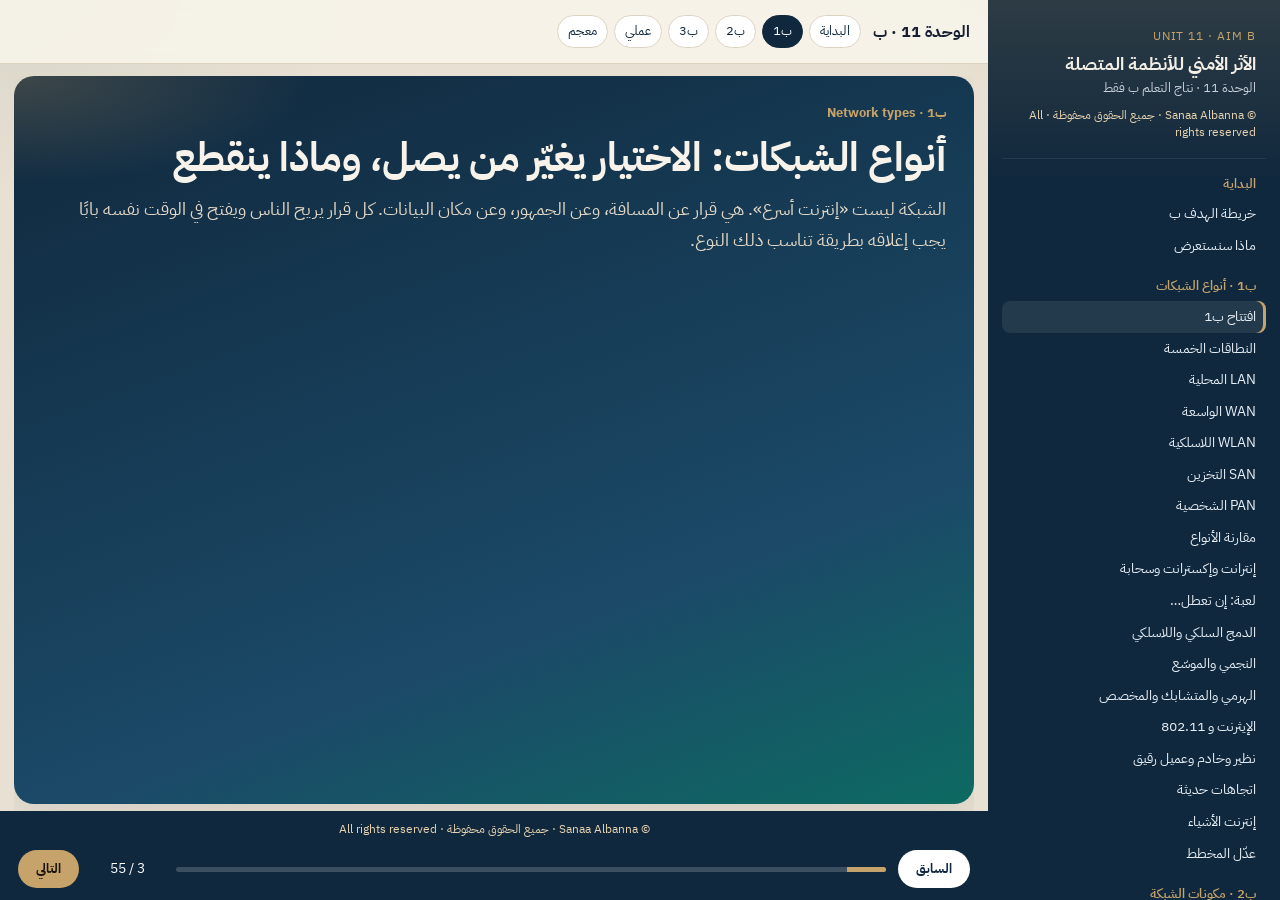
==== commit 91170506: "Explain Ethernet and Wi-Fi abbreviations on the logical topology slide." ====
--- a/b1.html
+++ b/b1.html
@@ -405,23 +405,69 @@
       <section class="slide" id="logical">
         <p class="kicker">ب1 · مخططات منطقية</p>
         <h2>المخطط المنطقي يشرح كيف تتحدث الأجهزة، لا أين يمر الكيبل</h2>
-        <div class="grid-2">
-          <article class="card">
-            <h3><span class="t" data-en="Ethernet" data-say="Ethernet">إيثرنت</span> · <span class="t" data-en="IEEE 802.3" data-say="I triple E 802.3">802.3</span></h3>
+        <p class="lead">المخطط المادي = شكل الكيبل. المخطط المنطقي = قواعد الكلام على الشبكة. أشهر عائلتين: سلكي اسمه <bdi>Ethernet</bdi>، ولاسلكي اسمه عائلة <bdi>Wi-Fi</bdi>.</p>
+        <div class="table-wrap">
+          <table>
+            <thead><tr><th>الرمز</th><th>بالإنجليزية كاملًا</th><th>معناه ببساطة</th></tr></thead>
+            <tbody>
+              <tr>
+                <td><span class="t" data-en="IEEE" data-say="I triple E"></span></td>
+                <td><bdi>Institute of Electrical and Electronics Engineers</bdi></td>
+                <td>منظمة تضع معايير الشبكات والكهرباء. أرقام مثل 802.3 و802.11 صادرة عنها.</td>
+              </tr>
+              <tr>
+                <td><span class="t" data-en="Ethernet" data-say="Ethernet"></span> / <span class="t" data-en="802.3" data-say="802.3"></span></td>
+                <td><bdi>IEEE 802.3</bdi></td>
+                <td>معيار الشبكات <strong>السلكية</strong>. هو ما يشتغل عليه كيبل المختبر والـ <bdi>Switch</bdi>.</td>
+              </tr>
+              <tr>
+                <td><span class="t" data-en="UTP" data-say="U T P"></span></td>
+                <td><bdi>Unshielded Twisted Pair</bdi></td>
+                <td>كيبل نحاس شائع: أزواج أسلاك ملفوفة، بلا غلاف معدني ثقيل. «غير معزول» هنا تعني بلا درع معدني، لا تعني «غير آمن».</td>
+              </tr>
+              <tr>
+                <td><span class="t" data-en="RJ-45" data-say="R J 45"></span></td>
+                <td><bdi>Registered Jack 45</bdi></td>
+                <td>الفيشة البلاستيكية في طرف كيبل الشبكة (أكبر من فيشة الهاتف قليلاً).</td>
+              </tr>
+              <tr>
+                <td><span class="t" data-en="MAC" data-say="Mac address"></span></td>
+                <td><bdi>Media Access Control address</bdi></td>
+                <td>عنوان ثابت مطبوع على بطاقة الشبكة. الـ <bdi>Switch</bdi> داخليًا يقرر المنفذ بحسبه.</td>
+              </tr>
+              <tr>
+                <td><span class="t" data-en="IP" data-say="I P address"></span></td>
+                <td><bdi>Internet Protocol address</bdi></td>
+                <td>عنوان منطقي للجهاز على الشبكة (مثل 192.168.1.10). الـ <bdi>Router</bdi> يقرر الطريق بين الشبكات بحسبه.</td>
+              </tr>
+              <tr>
+                <td><span class="t" data-en="802.11" data-say="802.11"></span> / <span class="t" data-en="Wi-Fi" data-say="Wi-Fi"></span></td>
+                <td><bdi>IEEE 802.11</bdi></td>
+                <td>عائلة معايير الشبكات <strong>اللاسلكية</strong>. <bdi>Wi-Fi</bdi> هو الاسم التجاري الشائع لها.</td>
+              </tr>
+              <tr>
+                <td><bdi>Mbps</bdi> / <bdi>Gbps</bdi></td>
+                <td><bdi>Megabits / Gigabits per second</bdi></td>
+                <td>وحدة السرعة: ميغابت أو غيغابت في الثانية. الكتاب يذكر حتى 400 <bdi>Gbps</bdi> في أنواع كيبل عليا.</td>
+              </tr>
+            </tbody>
+          </table>
+        </div>
+        <div class="grid-2">
+          <article class="card">
+            <h3>سلكي: Ethernet</h3>
             <ul>
-              <li>معيار الشبكات السلكية. الكيبل الشائع مزدوج مجدول غير معزول <span class="t" data-en="UTP" data-say="U T P">UTP</span> وموصل <span class="t" data-en="RJ-45" data-say="R J 45">RJ-45</span>.</li>
-              <li>الطول النظري للمقطع نحو 100 متر، ويتأثر بنوع الكيبل والسرعة.</li>
-              <li>السرعات تصل إلى مستويات عالية جدًا بحسب الكيبل، والكتاب يذكر حتى 400 غيغابت في الثانية في الأنواع العليا.</li>
-              <li>الـ <bdi>Switch</bdi> يفحص الإطار ويبعثه إلى المنفذ المقصود. بدقة أدق: قراره داخل المحلية يعتمد عنوان <span class="t" data-en="MAC" data-say="Mac address">MAC</span>، بينما عنوان <span class="t" data-en="IP" data-say="I P address">IP</span> قرار الـ <bdi>Router</bdi> بين الشبكات.</li>
+              <li>الكيبل الشائع <bdi>UTP</bdi> بفيشة <bdi>RJ-45</bdi>. طول المقطع النظري نحو 100 متر، ويتأثر بنوع الكيبل والسرعة.</li>
+              <li>الـ <bdi>Switch</bdi> يقرأ الإطار ويرسله للمنفذ الصحيح داخل الشبكة المحلية باستخدام عنوان <bdi>MAC</bdi>.</li>
+              <li>بين شبكتين مختلفتين يقرر الـ <bdi>Router</bdi> بالمسار حسب عنوان <bdi>IP</bdi>.</li>
             </ul>
           </article>
           <article class="card">
-            <h3>عائلة <span class="t" data-en="IEEE 802.11" data-say="I triple E 802.11">802.11</span></h3>
+            <h3>لاسلكي: عائلة 802.11</h3>
             <ul>
-              <li>معيار اللاسلكي، يشارك الإيثرنت فكرة تنظيم من يتكلم على الوسط.</li>
-              <li>802.11b وصل إلى 11 ميغابت في الثانية وانتشر على نطاق واسع.</li>
-              <li>802.11n وصل إلى 600 ميغابت في الثانية، وتلته إصدارات أسرع صارت اليوم شائعة: واي فاي 5 وواي فاي 6.</li>
-              <li>السرعة على الورقة لا تصل إلى الجهاز إن كان الجدار سميكًا أو القناة مزدحمة.</li>
+              <li><bdi>802.11b</bdi>: وصل إلى 11 <bdi>Mbps</bdi> وانتشر قديمًا على نطاق واسع.</li>
+              <li><bdi>802.11n</bdi>: وصل إلى 600 <bdi>Mbps</bdi>، ثم جاءت أسرع: <bdi>Wi-Fi 5</bdi> و <bdi>Wi-Fi 6</bdi>.</li>
+              <li>السرعة المكتوبة على الورقة لا تصل كاملة إن كان الجدار سميكًا أو القناة مزدحمة.</li>
             </ul>
           </article>
         </div>
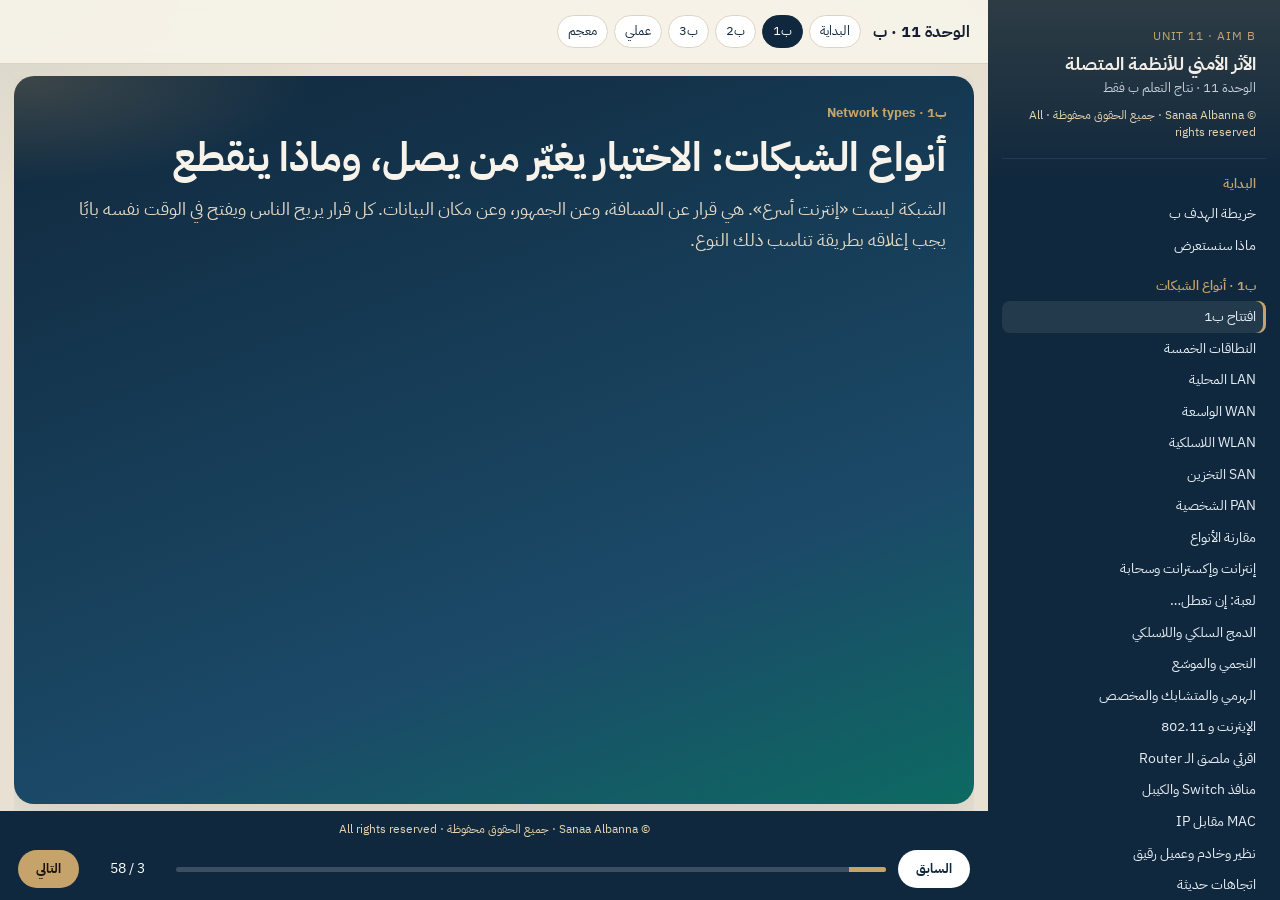
==== commit 9148c619: "Add classroom slides that read labels on router, switch, cable, and MAC." ====
--- a/b1.html
+++ b/b1.html
@@ -470,6 +470,96 @@
               <li>السرعة المكتوبة على الورقة لا تصل كاملة إن كان الجدار سميكًا أو القناة مزدحمة.</li>
             </ul>
           </article>
+        </div>
+      </section>
+
+      <section class="slide" id="read-router-label">
+        <p class="kicker">ب1 · اقرئي الملصق</p>
+        <h2>ظهر الـ Router: كل سطر مكتوب لسبب</h2>
+        <p class="lead">قبل ما نفتح الإعدادات، اقلبي الصندوق. المصنع يطبع على الملصق ما تحتاجه المعلمة والطالبة لأول تشغيل… وما يجب تغييره فورًا في الكلية.</p>
+        <div class="grid-2">
+          <figure class="figure">
+            <img src="images/label-router-mac.jpg" alt="ملصق على ظهر Router يظهر Model و MAC و SSID وكلمة المرور الافتراضية والرقم التسلسلي والبوابة">
+            <figcaption>مثال تعليمي لملصق ظهر <bdi>Router</bdi> / جهاز منزلي متعدد الوظائف.</figcaption>
+          </figure>
+          <div class="table-wrap">
+            <table>
+              <thead><tr><th>المكتوب</th><th>معناه</th><th>لماذا وُضع هنا؟</th></tr></thead>
+              <tbody>
+                <tr><td><bdi>Model</bdi></td><td>طراز الجهاز</td><td>حتى نعرف دليل الاستخدام ونوع المنافذ والسرعة المدعومة.</td></tr>
+                <tr><td><bdi>MAC Address</bdi></td><td>عنوان بطاقة الشبكة الفيزيائي</td><td>يميّز الجهاز على الشبكة. يُطلب أحيانًا عند تسجيل الجهاز عند المزود أو في سجلات الكلية.</td></tr>
+                <tr><td><bdi>SSID</bdi></td><td>اسم شبكة الواي فاي الافتراضي</td><td>لتجد الطالبة الشبكة لأول مرة. في المؤسسة يُغيَّر إلى اسم واضح للضيوف/الطلاب حسب السياسة.</td></tr>
+                <tr><td><bdi>Wireless Password</bdi></td><td>كلمة مرور الواي فاي الافتراضية</td><td>تسهّل التشغيل المنزلي. على ظهر الصندوق = أي زائر يقرأها. لذلك تُغيَّر فور التركيب في الكلية.</td></tr>
+                <tr><td><bdi>Serial Number</bdi></td><td>الرقم التسلسلي</td><td>للجرد والضمان وتتبع الجهاز المسروق أو المستبدل.</td></tr>
+                <tr><td><bdi>Default Gateway</bdi> مثل 192.168.1.1</td><td>عنوان الـ <bdi>Router</bdi> من جهة الشبكة المحلية</td><td>هذا عنوان صفحة الإعدادات غالبًا، وهو نفسه «البوابة» التي تظهر في <bdi>ipconfig</bdi>.</td></tr>
+              </tbody>
+            </table>
+          </div>
+        </div>
+        <article class="impact risk"><h3>رسالة أمنية سريعة</h3><p>الملصق يساعد التشخيص، وهو أيضًا ورقة مفتوحة. كلمة الإدارة الافتراضية المطبوعة على العلبة من أشهر أخطاء البيوت والمؤسسات الصغيرة.</p></article>
+      </section>
+
+      <section class="slide" id="read-switch-cable">
+        <p class="kicker">ب1 · اقرئي الجهاز والكيبل</p>
+        <h2>منافذ الـ Switch وكتابة Cat على الكيبل</h2>
+        <div class="grid-2">
+          <figure class="figure">
+            <img src="images/label-switch-ports.jpg" alt="واجهة Switch أمامية بمنافذ RJ-45 مرقمة ومصابيح ربط">
+            <figcaption>واجهة <bdi>Switch</bdi>: منافذ <bdi>RJ-45</bdi> مرقمة ومصابيح حالة.</figcaption>
+          </figure>
+          <figure class="figure">
+            <img src="images/label-cable-cat.jpg" alt="كيبل شبكة أزرق مطبوع عليه CAT5e UTP مع فيشة RJ-45">
+            <figcaption>على غلاف الكيبل غالبًا تُطبع الفئة مثل <bdi>CAT5e</bdi> ونوع <bdi>UTP</bdi>.</figcaption>
+          </figure>
+        </div>
+        <div class="grid-2">
+          <article class="card">
+            <h3>على الـ Switch</h3>
+            <ul>
+              <li><strong>أرقام المنافذ 1…8:</strong> لنعرف أي كيبل لأي جهاز عند العطل («المنفذ 4 مطفأ»).</li>
+              <li><strong>مصباح المنفذ:</strong> غالبًا يعني أن الجهاز مربوط ويرد على الطبقة الفيزيائية.</li>
+              <li><strong>PWR:</strong> الجهاز وصل إليه كهرباء. بلاه لا يعمل شيء مهما كان الكيبل سليمًا.</li>
+              <li><strong>Gigabit Ethernet:</strong> يذكّر بسرعة المنفذ القصوى؛ السرعة الفعلية تعتمد على الكيبل والجهاز الآخر أيضًا.</li>
+            </ul>
+          </article>
+          <article class="card">
+            <h3>على الكيبل</h3>
+            <ul>
+              <li><bdi>CAT5e</bdi> / <bdi>CAT6</bdi>: فئة الكيبل = ما السرعات والمسافات المناسبة له.</li>
+              <li><bdi>UTP</bdi>: مزدوج مجدول بلا درع معدني — كيبل المختبر الشائع.</li>
+              <li><bdi>RJ-45</bdi>: الفيشة في الطرف؛ ليست فيشة الهاتف الصغيرة.</li>
+              <li>الكتابة على الغلاف وُضعت لأن الكيبل بعد التركيب يختفي داخل الممر؛ الملصق يبقى المرجع الوحيد بلا فتح الحائط.</li>
+            </ul>
+          </article>
+        </div>
+      </section>
+
+      <section class="slide" id="read-mac">
+        <p class="kicker">ب1 · اقرئي العنوان الفيزيائي</p>
+        <h2><bdi>MAC</bdi> ليس <bdi>IP</bdi>… والملصق يوضح الفرق</h2>
+        <div class="grid-2">
+          <figure class="figure">
+            <img src="images/label-mac-device.jpg" alt="ملصق جهاز يظهر عنوان MAC بشكل أزواج ست عشرية">
+            <figcaption>عنوان <bdi>MAC</bdi> يُكتب عادة أزواجًا ست عشرية مفصولة بشرطة أو نقطتين.</figcaption>
+          </figure>
+          <div>
+            <article class="card">
+              <h3>كيف تميّزينه؟</h3>
+              <ul>
+                <li><bdi>MAC</bdi>: شكل مثل <bdi>00-50-56-C0-00-08</bdi> أو <bdi>AA:BB:CC:11:22:33</bdi> — حروف وأرقام ست عشرية، ستة أجزاء.</li>
+                <li><bdi>IP</bdi>: شكل مثل <bdi>192.168.1.24</bdi> — أربع خانات عشرية فقط.</li>
+                <li>في ويندوز: <bdi>ipconfig /all</bdi> يظهر السطر <bdi>Physical Address</bdi> = هذا هو الـ <bdi>MAC</bdi>.</li>
+              </ul>
+            </article>
+            <article class="think">
+              <span class="tag">لماذا يُطبع MAC على الجهاز؟</span>
+              <p>لأنه ثابت مع بطاقة الشبكة تقريبًا، فيساعد الجرد («أي لابتوب هذا؟») والفلاتر أحيانًا، ويفسّر سجلات الـ <bdi>Switch</bdi>. أما <bdi>IP</bdi> فقد يتغير كل يوم عبر DHCP، لذلك لا يعتمد الجرد عليه وحده.</p>
+            </article>
+            <article class="impact good">
+              <h3>نشاط صفّي دقيقة واحدة</h3>
+              <p>كل طالبة تنظر لملصق <bdi>Router</bdi> أو لهاتفها (تفاصيل الواي فاي) أو لـ <bdi>ipconfig /all</bdi>: أين <bdi>MAC</bdi>؟ أين <bdi>IP</bdi>؟ أين البوابة؟</p>
+            </article>
+          </div>
         </div>
       </section>
 
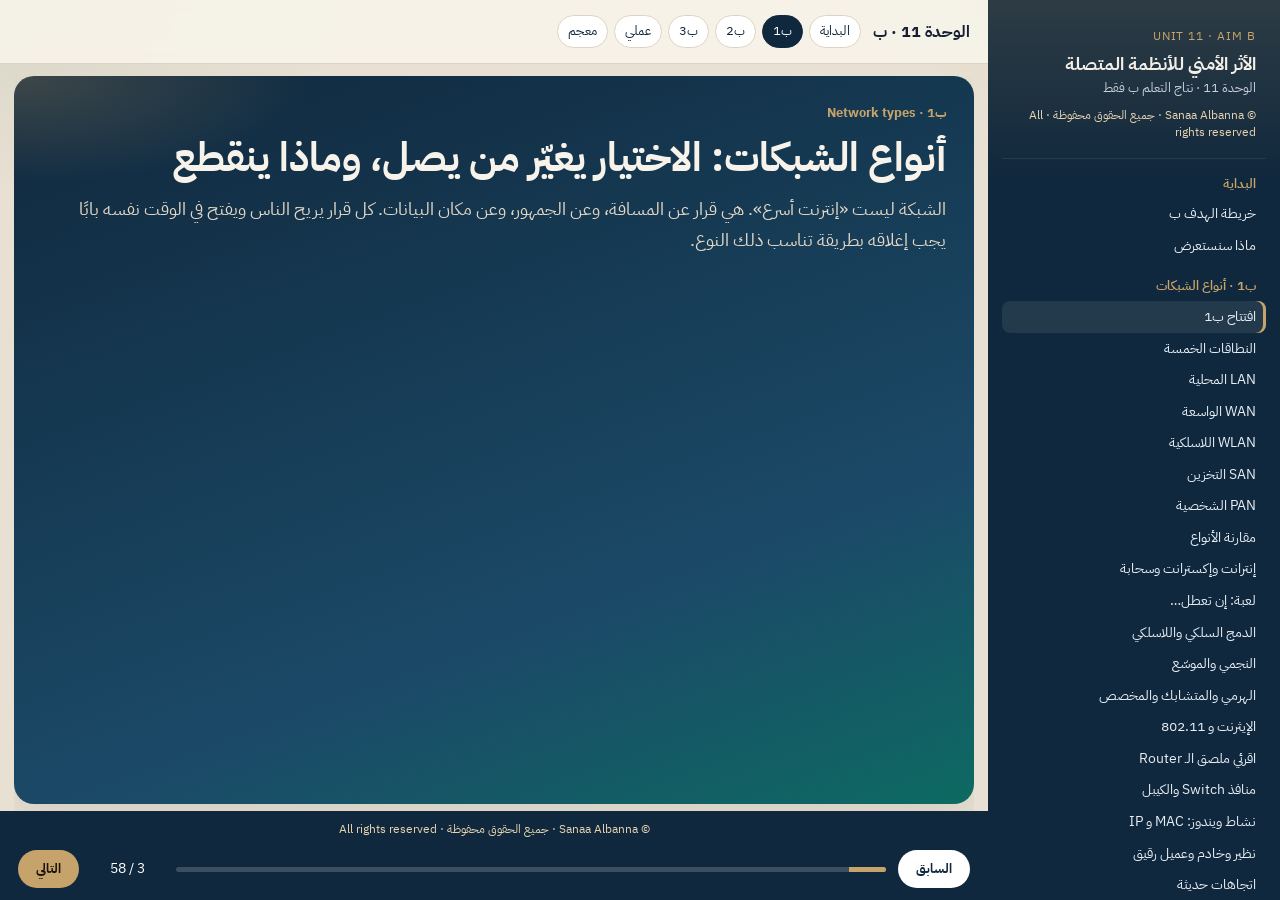
==== commit 09510be1: "Turn the MAC slide into a Windows cmd demo teachers can run live." ====
--- a/b1.html
+++ b/b1.html
@@ -535,29 +535,46 @@
       </section>
 
       <section class="slide" id="read-mac">
-        <p class="kicker">ب1 · اقرئي العنوان الفيزيائي</p>
-        <h2><bdi>MAC</bdi> ليس <bdi>IP</bdi>… والملصق يوضح الفرق</h2>
-        <div class="grid-2">
-          <figure class="figure">
-            <img src="images/label-mac-device.jpg" alt="ملصق جهاز يظهر عنوان MAC بشكل أزواج ست عشرية">
-            <figcaption>عنوان <bdi>MAC</bdi> يُكتب عادة أزواجًا ست عشرية مفصولة بشرطة أو نقطتين.</figcaption>
-          </figure>
-          <div>
+        <p class="kicker">ب1 · نشاط ويندوز أمام الصف</p>
+        <h2>اعرضي على الجهاز: أين <bdi>MAC</bdi>؟ أين <bdi>IP</bdi>؟ أين البوابة؟</h2>
+        <p class="lead">نشاط قصير على ويندوز. أنتِ تشغّلينه على جهاز المعلمة أو جهاز مختبر ظاهر على الشاشة. الطالبات يشاهدن ثم يكررن إن سُمح لهن.</p>
+        <div class="grid-2">
+          <article class="lab">
+            <span class="tag">الطريقة الأساسية · موجه الأوامر</span>
+            <ol>
+              <li>اضغطي مفتاح <bdi>Windows</bdi>، اكتبي <bdi>cmd</bdi>، ثم Enter. تظهر نافذة سوداء: Command Prompt.</li>
+              <li>اكتبي بالضبط: <bdi>ipconfig /all</bdi> ثم Enter.</li>
+              <li>انزلي إلى المحول المتصل الآن:
+                <ul>
+                  <li>سلكي: غالبًا <bdi>Ethernet adapter</bdi></li>
+                  <li>واي فاي: غالبًا <bdi>Wireless LAN adapter Wi-Fi</bdi></li>
+                </ul>
+              </li>
+              <li>أشيري بالماوس واقرئي بصوت عالٍ ثلاثة أسطر فقط:
+                <ul>
+                  <li><bdi>Physical Address</bdi> ← هذا الـ <bdi>MAC</bdi> (شكل مثل 00-1A-2B-3C-4D-5E)</li>
+                  <li><bdi>IPv4 Address</bdi> ← هذا الـ <bdi>IP</bdi> (شكل مثل 192.168.1.24)</li>
+                  <li><bdi>Default Gateway</bdi> ← هذه البوابة = عنوان الـ <bdi>Router</bdi> داخل الشبكة (مثل 192.168.1.1)</li>
+                </ul>
+              </li>
+              <li>اسألي الصف: أي سطر يبقى إن غيّرنا الشبكة غدًا؟ الجواب المتوقع: <bdi>MAC</bdi> يبقى؛ <bdi>IP</bdi> والبوابة قد يتغيران.</li>
+            </ol>
+          </article>
+          <div>
+            <figure class="figure">
+              <img src="images/label-mac-device.jpg" alt="مثال لشكل عنوان MAC بست خانات ست عشرية">
+              <figcaption><bdi>MAC</bdi> = أزواج ست عشرية. <bdi>IP</bdi> = أربع خانات عشرية. لا تخلطي الشكلين.</figcaption>
+            </figure>
             <article class="card">
-              <h3>كيف تميّزينه؟</h3>
-              <ul>
-                <li><bdi>MAC</bdi>: شكل مثل <bdi>00-50-56-C0-00-08</bdi> أو <bdi>AA:BB:CC:11:22:33</bdi> — حروف وأرقام ست عشرية، ستة أجزاء.</li>
-                <li><bdi>IP</bdi>: شكل مثل <bdi>192.168.1.24</bdi> — أربع خانات عشرية فقط.</li>
-                <li>في ويندوز: <bdi>ipconfig /all</bdi> يظهر السطر <bdi>Physical Address</bdi> = هذا هو الـ <bdi>MAC</bdi>.</li>
-              </ul>
+              <h3>إن كان cmd مقفولًا في الكلية</h3>
+              <ol>
+                <li>إعدادات ← شبكة وإنترنت ← Wi-Fi (أو Ethernet) ← خصائص الشبكة المتصلة.</li>
+                <li>ابحثي عن: عنوان IPv4، البوابة الافتراضية، العنوان الفعلي / Physical address.</li>
+              </ol>
             </article>
             <article class="think">
-              <span class="tag">لماذا يُطبع MAC على الجهاز؟</span>
-              <p>لأنه ثابت مع بطاقة الشبكة تقريبًا، فيساعد الجرد («أي لابتوب هذا؟») والفلاتر أحيانًا، ويفسّر سجلات الـ <bdi>Switch</bdi>. أما <bdi>IP</bdi> فقد يتغير كل يوم عبر DHCP، لذلك لا يعتمد الجرد عليه وحده.</p>
-            </article>
-            <article class="impact good">
-              <h3>نشاط صفّي دقيقة واحدة</h3>
-              <p>كل طالبة تنظر لملصق <bdi>Router</bdi> أو لهاتفها (تفاصيل الواي فاي) أو لـ <bdi>ipconfig /all</bdi>: أين <bdi>MAC</bdi>؟ أين <bdi>IP</bdi>؟ أين البوابة؟</p>
+              <span class="tag">جملة تختمين بها</span>
+              <p><bdi>MAC</bdi> بطاقة الجهاز. <bdi>IP</bdi> عنوانه اليوم على هذه الشبكة. البوابة باب الخروج نحو الشبكات الأخرى والإنترنت — وغالبًا هي الـ <bdi>Router</bdi>.</p>
             </article>
           </div>
         </div>
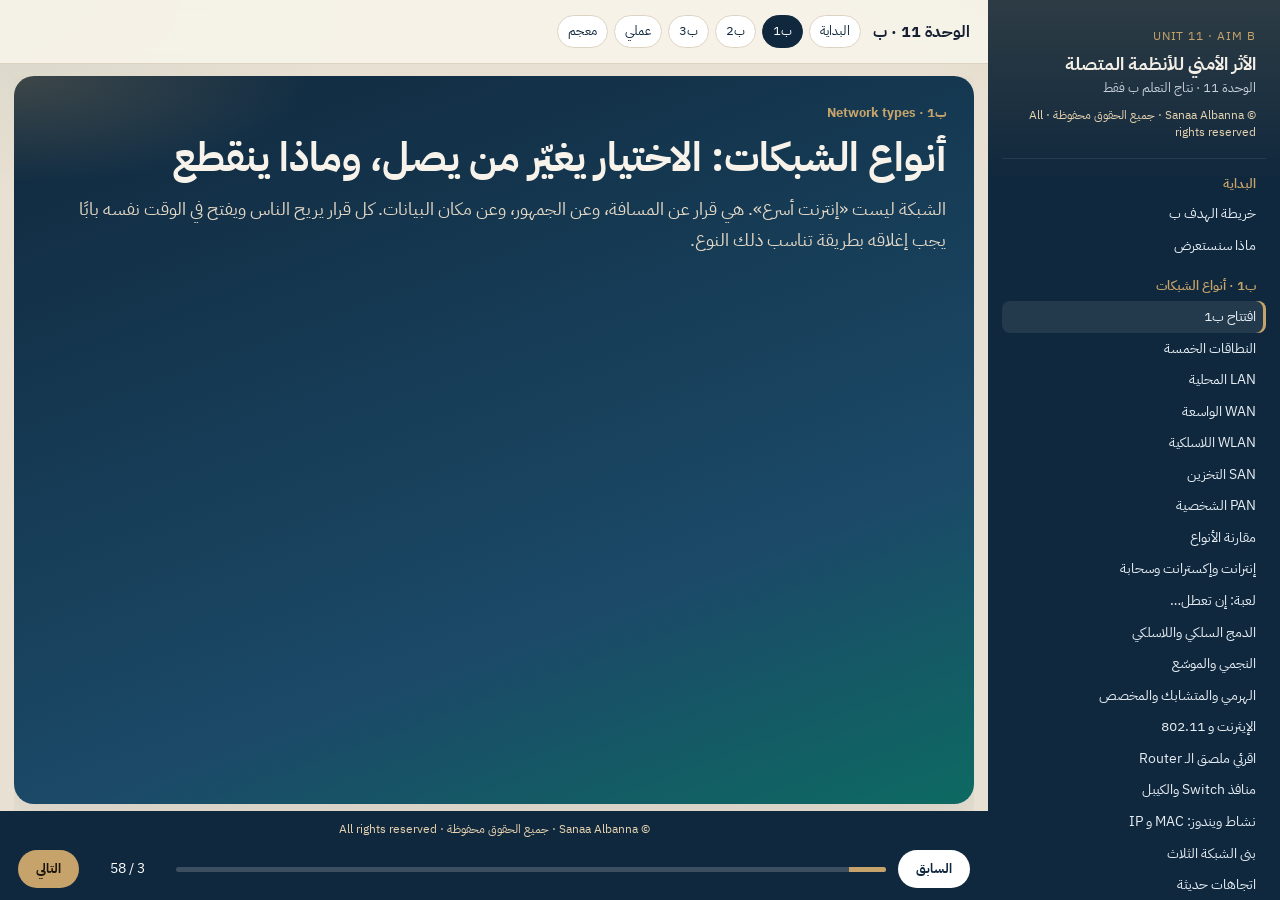
==== commit 2c8eb488: "Name the three models as network architecture on the slide." ====
--- a/b1.html
+++ b/b1.html
@@ -581,8 +581,9 @@
       </section>
 
       <section class="slide" id="architecture">
-        <p class="kicker">ب1 · بنية الشبكة</p>
-        <h2>من يملك الحساب: كل جهاز وحده، أم الشبكة كلها؟</h2>
+        <p class="kicker">ب1 · Network architecture</p>
+        <h2>بنى الشبكة الثلاث: من يدير الحساب والملفات؟</h2>
+        <p class="lead">هذا التصنيف اسمه <span class="t" data-en="Network architecture" data-say="Network architecture">بنية الشبكة</span>: كيف تُنظَّم الحسابات والموارد — لا شكل الكيبل. ثلاثة نماذج في المواصفة.</p>
         <div class="grid-3">
           <article class="card">
             <h3><span class="t" data-en="Peer to peer" data-say="Peer to peer">نظير إلى نظير</span></h3>
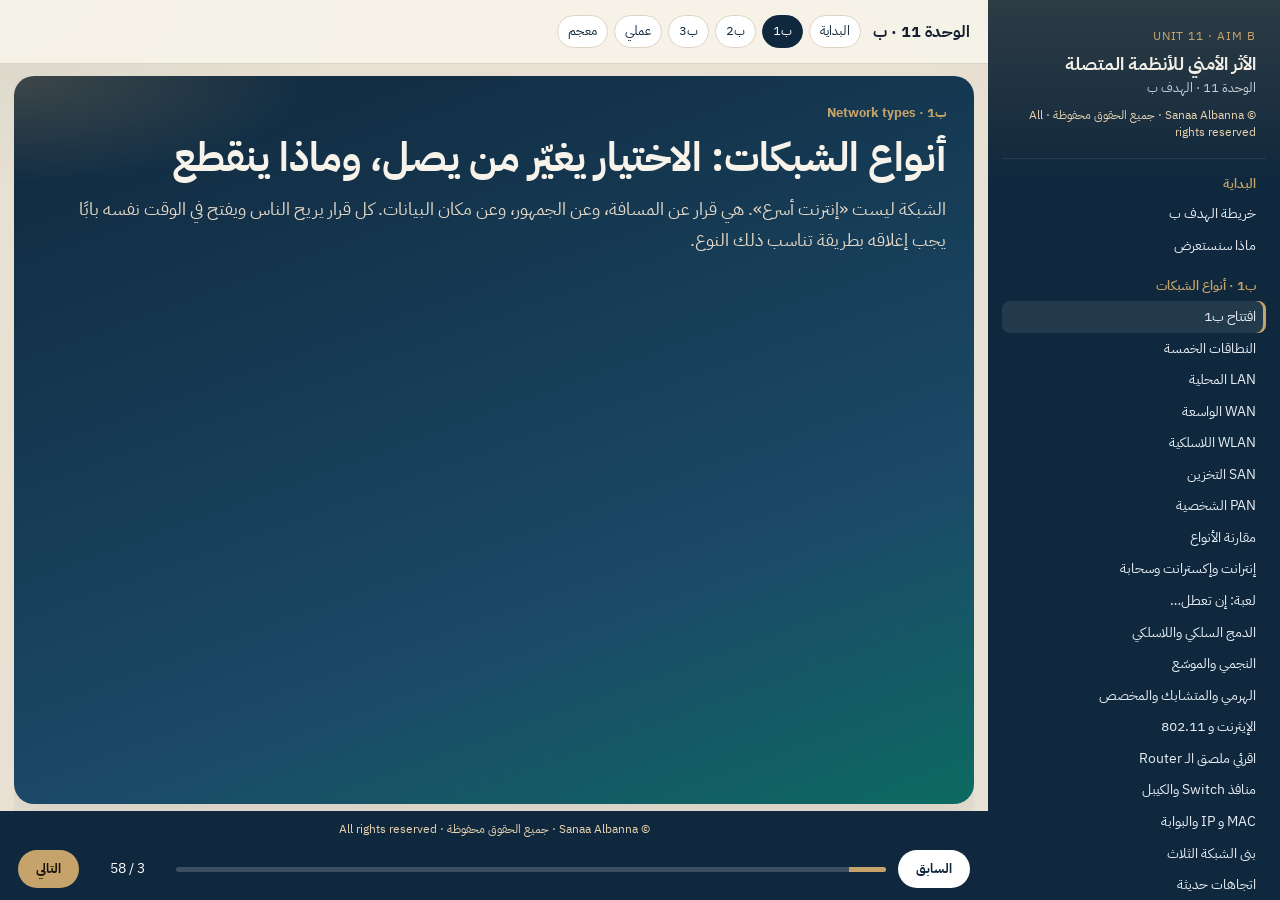
==== commit 6d6c2283: "Clarify thin client is a device, and drop book/spec classroom wording." ====
--- a/b1.html
+++ b/b1.html
@@ -56,7 +56,7 @@
           <article class="def">
             <span class="tag">قاعدة الدرس</span>
             <p>كلما اتسع النطاق وكثر من يصل إليه، زادت الطرق الخارجية. الشبكة المحلية المغلقة أهدأ من الإنترنت، لكنها لا تصبح آمنة لمجرد أنها داخل المبنى: موظف، ضيف، أو فلاشة تكفي.</p>
-            <p>المصطلحات من المواصفة، واضغط السماعة لنطقها:</p>
+            <p>اضغط السماعة بجانب المصطلح لنطقه بالإنجليزية:</p>
             <p>
               <span class="t" data-en="LAN" data-say="Local Area Network">محلية</span>
               <span class="t" data-en="WLAN" data-say="Wireless Local Area Network">لاسلكية محلية</span>
@@ -77,20 +77,20 @@
           <article class="card">
             <h3>أين نراها؟</h3>
             <ul>
-              <li>مختبر الحاسوب في الكلية، مكاتب شركة، جناح في مستشفى.</li>
+              <li>مختبر الحاسوب في الجامعة، مكاتب شركة، جناح في مستشفى.</li>
               <li>الأجهزة تتشارك طابعة وملفات وخادمًا داخليًا.</li>
               <li>لأنها ليست مفتوحة للجمهور، التهديد الخارجي أقل من الإنترنت، والحماية تبقى واجبة عند أي منفذ يخرج إلى الإنترنت.</li>
             </ul>
           </article>
           <article class="story">
-            <span class="tag">مشهد من الكلية</span>
+            <span class="tag">مشهد من الجامعة</span>
             <h3>مختبر يسقط كله بسبب <bdi>Switch</bdi> واحد</h3>
-            <p>في مختبر من عشرين جهازًا موصولة بـ <bdi>Switch</bdi> واحد، انقطع كهرباء ذلك الجهاز. الأجهزة سليمة والإنترنت في المبنى سليم، لكن الطلاب توقفوا لأن الطريق الوحيد يمر من نقطة واحدة. هذا أثر تشغيلي، لا يحتاج مخترقًا.</p>
+            <p>في مختبر من عشرين جهازًا موصولة بـ <bdi>Switch</bdi> واحد، انقطع كهرباء ذلك الجهاز. الأجهزة سليمة والإنترنت في المبنى سليم، لكن العمل توقف لأن الطريق الوحيد يمر من نقطة واحدة. هذا أثر تشغيلي، لا يحتاج مخترقًا.</p>
           </article>
         </div>
         <div class="grid-2">
           <article class="impact good"><h3>ما تكسبه المؤسسة</h3><p>سرعة، مشاركة موارد، رقابة لأن الأجهزة داخل سورها.</p></article>
-          <article class="impact risk"><h3>ما يجب أن تحذر منه</h3><p>الوثوق الزائد. من دخل المبنى أو وصل جهازًا بالمنفذ أصبح «داخل» الشبكة. العزل بين الطلاب والإدارة أهم من شكل الكيبل.</p></article>
+          <article class="impact risk"><h3>ما يجب أن تحذر منه</h3><p>الوثوق الزائد. من دخل المبنى أو وصل جهازًا بالمنفذ أصبح «داخل» الشبكة. العزل بين شبكة المختبر وشبكة الإدارة أهم من شكل الكيبل.</p></article>
         </div>
       </section>
 
@@ -127,7 +127,7 @@
           <div>
             <article class="story">
               <span class="tag">مقهى في عمّان</span>
-              <p>طالبة فتحت شبكة المقهى المفتوحة ودخلت بريد الكلية. الجالس على الطاولة المجاورة ضمن مدى البث. إن كان الموقع بلا تشفير كافٍ، فمحتوى الجلسة أقرب إلى حديث بصوت مسموع. الشبكة العامة مكان سيئ لكلمة المرور.</p>
+              <p>شخص فتح شبكة المقهى المفتوحة ودخلت بريد الجامعة. الجالس على الطاولة المجاورة ضمن مدى البث. إن كان الموقع بلا تشفير كافٍ، فمحتوى الجلسة أقرب إلى حديث بصوت مسموع. الشبكة العامة مكان سيئ لكلمة المرور.</p>
             </article>
             <article class="impact good" style="margin-top:8px"><h3>الحماية المناسبة لهذا النوع</h3><p>تشفير حديث للواي فاي في المؤسسة، شبكة ضيوف مفصولة، وعدم اعتماد إخفاء اسم الشبكة وحده. في المقهى: بيانات حساسة عبر اتصال الهاتف أو قناة مشفرة، لا عبر شبكة مفتوحة.</p></article>
           </div>
@@ -200,7 +200,7 @@
           </article>
           <article class="def">
             <h3><span class="t" data-en="Internet" data-say="Internet">إنترنت</span></h3>
-            <p>أي شبكة عامة يستطيع الناس الوصول إليها. النشر عليها قرار واعٍ: موقع الكلية عام، وعلامات الطالب ليست كذلك.</p>
+            <p>أي شبكة عامة يستطيع الناس الوصول إليها. النشر عليها قرار واعٍ: موقع الجامعة عام، والسجلات الأكاديمية ليست كذلك.</p>
           </article>
           <article class="def">
             <h3><span class="t" data-en="Cloud" data-say="Cloud">سحابة</span></h3>
@@ -218,10 +218,10 @@
           <article class="case-q" data-case="1">
             <span class="tag">حالة 1</span>
             <h3>انقطع كهرباء <bdi>Switch</bdi> المختبر فقط</h3>
-            <p>الحواسيب شغّالة، وكهرباء المبنى سليمة، وخط الإنترنت للمبنى يعمل. ماذا يتوقف على الطالبات في هذا المختبر؟ وماذا لا يتأثر؟</p>
+            <p>الحواسيب شغّالة، وكهرباء المبنى سليمة، وخط الإنترنت للمبنى يعمل. ماذا يتوقف على الأجهزة في هذا المختبر؟ وماذا لا يتأثر؟</p>
             <button type="button" class="reveal-btn" aria-expanded="false">أظهر ما نناقشه بعد التفكير</button>
             <div class="reveal" hidden>
-              <p>يتوقف كل ما يمر عبر ذلك الـ <bdi>Switch</bdi>: مشاركة الملفات والطابعة بين أجهزة المختبر، والوصول إلى <bdi>Server</bdi> الكلية إن كان طريقه من هذا الجهاز، والإنترنت من الحواسيب السلكية في المختبر. لا يتأثر مبنى آخر مربوط بمسار مختلف، ولا جهاز على شبكة أخرى.</p>
+              <p>يتوقف كل ما يمر عبر ذلك الـ <bdi>Switch</bdi>: مشاركة الملفات والطابعة بين أجهزة المختبر، والوصول إلى <bdi>Server</bdi> الجامعة إن كان طريقه من هذا الجهاز، والإنترنت من الحواسيب السلكية في المختبر. لا يتأثر مبنى آخر مربوط بمسار مختلف، ولا جهاز على شبكة أخرى.</p>
             </div>
           </article>
           <article class="case-q" data-case="2">
@@ -245,10 +245,10 @@
           <article class="case-q" data-case="4">
             <span class="tag">حالة 4</span>
             <h3>توقف <bdi>Server</bdi> الحسابات والملفات</h3>
-            <p>الإنترنت العام يفتح في المتصفح. ماذا يتوقف في يوم الكلية؟ وماذا قد يبقى؟</p>
+            <p>الإنترنت العام يفتح في المتصفح. ماذا يتوقف في يوم الجامعة؟ وماذا قد يبقى؟</p>
             <button type="button" class="reveal-btn" aria-expanded="false">أظهر ما نناقشه بعد التفكير</button>
             <div class="reveal" hidden>
-              <p>يتوقف الدخول بالحساب الموحد، ومجلدات الطلاب المشتركة، وكثير من الطباعة المركزية. قد يبقى تصفح الإنترنت العام، ومشاركة ملف مباشرة بين جهازين بلا المرور على الـ <bdi>Server</bdi>. السؤال العميق: هل «الشبكة شغّالة» تعني أن العمل الدراسي شغّال؟</p>
+              <p>يتوقف الدخول بالحساب الموحد، والمجلدات المشتركة، وكثير من الطباعة المركزية. قد يبقى تصفح الإنترنت العام، ومشاركة ملف مباشرة بين جهازين بلا المرور على الـ <bdi>Server</bdi>. السؤال العميق: هل «الشبكة شغّالة» تعني أن العمل شغّال؟</p>
             </div>
           </article>
           <article class="case-q" data-case="5">
@@ -328,7 +328,7 @@
                 <text x="58" y="166">حاسوب</text><text x="300" y="166">حاسوب</text>
               </g>
             </svg>
-            <p class="cap">الشكل 11.5 بصورة التدريس: سهل التتبع. سقوط الـ <bdi>Switch</bdi> يوقف الجميع.</p>
+            <p class="cap">سقوط الـ <bdi>Switch</bdi> يوقف الجميع.</p>
           </div>
           <div>
             <svg class="diagram" viewBox="0 0 360 210" role="img" aria-label="هيكل نجمي موسع بعدة Switch">
@@ -352,7 +352,7 @@
                 <text x="323" y="45">حاسوب</text><text x="323" y="173">حاسوب</text>
               </g>
             </svg>
-            <p class="cap">الشكل 11.6: كل جناح له <bdi>Switch</bdi>، والوسط يجمعهم. العطل يضيق بدل أن يعمّ المبنى.</p>
+            <p class="cap">النجمي الموسّع: كل جناح له <bdi>Switch</bdi>، والوسط يجمعهم. العطل يضيق بدل أن يعمّ المبنى.</p>
           </div>
         </div>
       </section>
@@ -396,7 +396,7 @@
             </article>
             <article class="card">
               <h3><span class="t" data-en="Ad hoc" data-say="Ad hoc topology">مخطط مخصص</span> و<span class="t" data-en="BYOD" data-say="Bring Your Own Device">أحضر جهازك</span></h3>
-              <p>مزيج سلك للأجهزة المكتبية وموجة لهواتف الموظفين وأجهزتهم. حين يدخل الجهاز الشخصي شبكة المؤسسة نسميه إحضار الجهاز الشخصي. الجهاز ليس تحت سياسة الكلية بالكامل.</p>
+              <p>مزيج سلك للأجهزة المكتبية وموجة لهواتف الموظفين وأجهزتهم. حين يدخل الجهاز الشخصي شبكة المؤسسة نسميه إحضار الجهاز الشخصي. الجهاز ليس تحت سياسة الجامعة بالكامل.</p>
             </article>
           </div>
         </div>
@@ -448,7 +448,7 @@
               <tr>
                 <td><bdi>Mbps</bdi> / <bdi>Gbps</bdi></td>
                 <td><bdi>Megabits / Gigabits per second</bdi></td>
-                <td>وحدة السرعة: ميغابت أو غيغابت في الثانية. الكتاب يذكر حتى 400 <bdi>Gbps</bdi> في أنواع كيبل عليا.</td>
+                <td>وحدة السرعة: ميغابت أو غيغابت في الثانية. تصل الأنواع العليا حتى 400 <bdi>Gbps</bdi> في أنواع كيبل عليا.</td>
               </tr>
             </tbody>
           </table>
@@ -476,7 +476,7 @@
       <section class="slide" id="read-router-label">
         <p class="kicker">ب1 · اقرئي الملصق</p>
         <h2>ظهر الـ Router: كل سطر مكتوب لسبب</h2>
-        <p class="lead">قبل ما نفتح الإعدادات، اقلبي الصندوق. المصنع يطبع على الملصق ما تحتاجه المعلمة والطالبة لأول تشغيل… وما يجب تغييره فورًا في الكلية.</p>
+        <p class="lead">قبل ما نفتح الإعدادات، اقلبي الصندوق. المصنع يطبع على الملصق ما تحتاجه التشغيل الأول لأول تشغيل… وما يجب تغييره فورًا في الجامعة.</p>
         <div class="grid-2">
           <figure class="figure">
             <img src="images/label-router-mac.jpg" alt="ملصق على ظهر Router يظهر Model و MAC و SSID وكلمة المرور الافتراضية والرقم التسلسلي والبوابة">
@@ -487,9 +487,9 @@
               <thead><tr><th>المكتوب</th><th>معناه</th><th>لماذا وُضع هنا؟</th></tr></thead>
               <tbody>
                 <tr><td><bdi>Model</bdi></td><td>طراز الجهاز</td><td>حتى نعرف دليل الاستخدام ونوع المنافذ والسرعة المدعومة.</td></tr>
-                <tr><td><bdi>MAC Address</bdi></td><td>عنوان بطاقة الشبكة الفيزيائي</td><td>يميّز الجهاز على الشبكة. يُطلب أحيانًا عند تسجيل الجهاز عند المزود أو في سجلات الكلية.</td></tr>
-                <tr><td><bdi>SSID</bdi></td><td>اسم شبكة الواي فاي الافتراضي</td><td>لتجد الطالبة الشبكة لأول مرة. في المؤسسة يُغيَّر إلى اسم واضح للضيوف/الطلاب حسب السياسة.</td></tr>
-                <tr><td><bdi>Wireless Password</bdi></td><td>كلمة مرور الواي فاي الافتراضية</td><td>تسهّل التشغيل المنزلي. على ظهر الصندوق = أي زائر يقرأها. لذلك تُغيَّر فور التركيب في الكلية.</td></tr>
+                <tr><td><bdi>MAC Address</bdi></td><td>عنوان بطاقة الشبكة الفيزيائي</td><td>يميّز الجهاز على الشبكة. يُطلب أحيانًا عند تسجيل الجهاز عند المزود أو في سجلات الجامعة.</td></tr>
+                <tr><td><bdi>SSID</bdi></td><td>اسم شبكة الواي فاي الافتراضي</td><td>ليُعثر على الشبكة لأول مرة. في المؤسسة يُغيَّر إلى اسم واضح للضيوف أو المختبر حسب السياسة.</td></tr>
+                <tr><td><bdi>Wireless Password</bdi></td><td>كلمة مرور الواي فاي الافتراضية</td><td>تسهّل التشغيل المنزلي. على ظهر الصندوق = أي زائر يقرأها. لذلك تُغيَّر فور التركيب في الجامعة.</td></tr>
                 <tr><td><bdi>Serial Number</bdi></td><td>الرقم التسلسلي</td><td>للجرد والضمان وتتبع الجهاز المسروق أو المستبدل.</td></tr>
                 <tr><td><bdi>Default Gateway</bdi> مثل 192.168.1.1</td><td>عنوان الـ <bdi>Router</bdi> من جهة الشبكة المحلية</td><td>هذا عنوان صفحة الإعدادات غالبًا، وهو نفسه «البوابة» التي تظهر في <bdi>ipconfig</bdi>.</td></tr>
               </tbody>
@@ -535,46 +535,25 @@
       </section>
 
       <section class="slide" id="read-mac">
-        <p class="kicker">ب1 · نشاط ويندوز أمام الصف</p>
-        <h2>اعرضي على الجهاز: أين <bdi>MAC</bdi>؟ أين <bdi>IP</bdi>؟ أين البوابة؟</h2>
-        <p class="lead">نشاط قصير على ويندوز. أنتِ تشغّلينه على جهاز المعلمة أو جهاز مختبر ظاهر على الشاشة. الطالبات يشاهدن ثم يكررن إن سُمح لهن.</p>
-        <div class="grid-2">
-          <article class="lab">
-            <span class="tag">الطريقة الأساسية · موجه الأوامر</span>
-            <ol>
-              <li>اضغطي مفتاح <bdi>Windows</bdi>، اكتبي <bdi>cmd</bdi>، ثم Enter. تظهر نافذة سوداء: Command Prompt.</li>
-              <li>اكتبي بالضبط: <bdi>ipconfig /all</bdi> ثم Enter.</li>
-              <li>انزلي إلى المحول المتصل الآن:
-                <ul>
-                  <li>سلكي: غالبًا <bdi>Ethernet adapter</bdi></li>
-                  <li>واي فاي: غالبًا <bdi>Wireless LAN adapter Wi-Fi</bdi></li>
-                </ul>
-              </li>
-              <li>أشيري بالماوس واقرئي بصوت عالٍ ثلاثة أسطر فقط:
-                <ul>
-                  <li><bdi>Physical Address</bdi> ← هذا الـ <bdi>MAC</bdi> (شكل مثل 00-1A-2B-3C-4D-5E)</li>
-                  <li><bdi>IPv4 Address</bdi> ← هذا الـ <bdi>IP</bdi> (شكل مثل 192.168.1.24)</li>
-                  <li><bdi>Default Gateway</bdi> ← هذه البوابة = عنوان الـ <bdi>Router</bdi> داخل الشبكة (مثل 192.168.1.1)</li>
-                </ul>
-              </li>
-              <li>اسألي الصف: أي سطر يبقى إن غيّرنا الشبكة غدًا؟ الجواب المتوقع: <bdi>MAC</bdi> يبقى؛ <bdi>IP</bdi> والبوابة قد يتغيران.</li>
-            </ol>
-          </article>
-          <div>
-            <figure class="figure">
-              <img src="images/label-mac-device.jpg" alt="مثال لشكل عنوان MAC بست خانات ست عشرية">
-              <figcaption><bdi>MAC</bdi> = أزواج ست عشرية. <bdi>IP</bdi> = أربع خانات عشرية. لا تخلطي الشكلين.</figcaption>
-            </figure>
+        <p class="kicker">ب1 · MAC و IP والبوابة</p>
+        <h2><bdi>MAC</bdi> ليس <bdi>IP</bdi>… والشكل يكفي للتمييز</h2>
+        <div class="grid-2">
+          <figure class="figure">
+            <img src="images/label-mac-device.jpg" alt="مثال لشكل عنوان MAC بست خانات ست عشرية">
+            <figcaption>عنوان <bdi>MAC</bdi> يُكتب أزواجًا ست عشرية. عنوان <bdi>IP</bdi> أربع خانات عشرية.</figcaption>
+          </figure>
+          <div>
             <article class="card">
-              <h3>إن كان cmd مقفولًا في الكلية</h3>
-              <ol>
-                <li>إعدادات ← شبكة وإنترنت ← Wi-Fi (أو Ethernet) ← خصائص الشبكة المتصلة.</li>
-                <li>ابحثي عن: عنوان IPv4، البوابة الافتراضية، العنوان الفعلي / Physical address.</li>
-              </ol>
+              <h3>ثلاث قراءات على ويندوز</h3>
+              <ul>
+                <li><bdi>Physical Address</bdi> = <bdi>MAC</bdi> — بطاقة الشبكة، ثابت تقريبًا.</li>
+                <li><bdi>IPv4 Address</bdi> = <bdi>IP</bdi> — عنوان الجهاز اليوم على هذه الشبكة، وقد يتغير.</li>
+                <li><bdi>Default Gateway</bdi> = البوابة — غالبًا عنوان الـ <bdi>Router</bdi> داخل الشبكة.</li>
+              </ul>
             </article>
             <article class="think">
-              <span class="tag">جملة تختمين بها</span>
-              <p><bdi>MAC</bdi> بطاقة الجهاز. <bdi>IP</bdi> عنوانه اليوم على هذه الشبكة. البوابة باب الخروج نحو الشبكات الأخرى والإنترنت — وغالبًا هي الـ <bdi>Router</bdi>.</p>
+              <span class="tag">خلاصة</span>
+              <p><bdi>MAC</bdi> للجهاز. <bdi>IP</bdi> للموقع على الشبكة الحالية. البوابة باب الخروج نحو الشبكات الأخرى والإنترنت.</p>
             </article>
           </div>
         </div>
@@ -583,7 +562,7 @@
       <section class="slide" id="architecture">
         <p class="kicker">ب1 · Network architecture</p>
         <h2>بنى الشبكة الثلاث: من يدير الحساب والملفات؟</h2>
-        <p class="lead">هذا التصنيف اسمه <span class="t" data-en="Network architecture" data-say="Network architecture">بنية الشبكة</span>: كيف تُنظَّم الحسابات والموارد — لا شكل الكيبل. ثلاثة نماذج في المواصفة.</p>
+        <p class="lead">هذا التصنيف اسمه <span class="t" data-en="Network architecture" data-say="Network architecture">بنية الشبكة</span>: كيف تُنظَّم الحسابات والموارد — لا شكل الكيبل. ثلاثة نماذج شائعة.</p>
         <div class="grid-3">
           <article class="card">
             <h3><span class="t" data-en="Peer to peer" data-say="Peer to peer">نظير إلى نظير</span></h3>
@@ -591,14 +570,14 @@
           </article>
           <article class="card">
             <h3><span class="t" data-en="Client/server" data-say="Client server">عميل / Server</span></h3>
-            <p>حساب واحد على الشبكة، فيدخل صاحبه من أي جهاز مسموح. التحديث والصلاحيات والنسخ تُدار من الـ <bdi>Server</bdi>. هذا ما تحتاجه كلية. مركز القوة يعني أيضًا أن سقوط الـ <bdi>Server</bdi> أو سرقة حساب المدير أثره واسع، فيُحمى ويُنسخ.</p>
+            <p>حساب واحد على الشبكة، فيدخل صاحبه من أي جهاز مسموح. التحديث والصلاحيات والنسخ تُدار من الـ <bdi>Server</bdi>. هذا ما تحتاجه جامعة. مركز القوة يعني أيضًا أن سقوط الـ <bdi>Server</bdi> أو سرقة حساب المدير أثره واسع، فيُحمى ويُنسخ.</p>
           </article>
           <article class="card">
             <h3><span class="t" data-en="Thin client" data-say="Thin client">عميل رقيق</span></h3>
-            <p>جهاز بمواصفات أقل يشغّل تطبيقات الويب ويخزن في السحابة. أرخص. مثاله أجهزة <span class="t" data-en="Chromebook" data-say="Chromebook">Chromebook</span>. سرقته تؤذي أقل إن لم يُحفظ عليها شيء. تعطله الحقيقي هو انقطاع الشبكة أو سرقة الحساب السحابي.</p>
-          </article>
-        </div>
-        <div class="think"><span class="tag">مقارنة سريعة</span><p>بيت من أربعة أشخاص: نظير إلى نظير كافٍ. كلية من ألف طالب: عميل و <bdi>Server</bdi>. صف يعتمد دفترًا سحابيًا: العميل الرقيق منطقي، بشرط أن تبقى الهوية والنسخ تحت الإدارة.</p></div>
+            <p><strong>هذا جهاز، لا حساب.</strong> حاسوب بمواصفات ضعيفة رخيص: الشاشة ولوحة المفاتيح موجودة، أما البرامج والملفات فتعمل غالبًا عبر الشبكة أو السحابة. مثاله <span class="t" data-en="Chromebook" data-say="Chromebook">Chromebook</span>. سرقته تؤذي أقل إن لم يُحفظ عليه شيء محليًا. تعطله الحقيقي: انقطاع الشبكة، أو سرقة <em>الحساب</em> السحابي الذي يدخل منه الجهاز.</p>
+          </article>
+        </div>
+        <div class="think"><span class="tag">مقارنة سريعة</span><p>نظير إلى نظير وعميل/<bdi>Server</bdi>: يصفان <strong>كيف تُدار الحسابات والملفات</strong>. العميل الرقيق يصف <strong>نوع الجهاز</strong> الذي يجلس عليه المستخدم. بيت صغير: نظير إلى نظير. جامعة كبيرة: عميل و <bdi>Server</bdi>. صف يعتمد دفترًا سحابيًا: جهاز رقيق يكفي إن بقيت الهوية والنسخ تحت الإدارة.</p></div>
       </section>
 
       <section class="slide" id="trends">
@@ -625,7 +604,7 @@
         </div>
         <article class="impact risk">
           <h3>BYOD بميزان المؤسسة</h3>
-          <p>الهاتف الشخصي يريح الموظف ويوفّر جهازًا، ويصعب على الكلية أن تفرض عليه التحديث وقفل الشاشة وفصل البريد عن التطبيقات الخاصة. جهاز مفقود فيه بريد العمل يعني رسائل الكلية في يد من وجد الهاتف. الحل المتوازن: شبكة منفصلة أو إدارة محدودة للجهاز، لا منع أعمى ولا ثقة عمياء.</p>
+          <p>الهاتف الشخصي يريح الموظف ويوفّر جهازًا، ويصعب على الجامعة أن تفرض عليه التحديث وقفل الشاشة وفصل البريد عن التطبيقات الخاصة. جهاز مفقود فيه بريد العمل يعني رسائل الجامعة في يد من وجد الهاتف. الحل المتوازن: شبكة منفصلة أو إدارة محدودة للجهاز، لا منع أعمى ولا ثقة عمياء.</p>
         </article>
       </section>
 
@@ -642,20 +621,20 @@
             <p>الأثر هنا تشغيلي وعالمي: التوفر، لا سرقة ملف واحد.</p>
           </article>
           <article class="think">
-            <span class="tag">أسئلة الكتاب</span>
+            <span class="tag">أسئلة للنقاش</span>
             <ul>
-              <li>ما الآثار الأمنية لإنترنت الأشياء في الكلية: كاميرا الباحة، قفل المختبر، الطابعة؟</li>
-              <li>هل تُحدَّث؟ هل كلمة المرور ما زالت المطبوعة على العلبة؟ هل هي على شبكة الطلاب؟</li>
-              <li>الذكاء الاصطناعي والروبوتات، كما يذكر الكتاب، أنظمة متصلة أيضًا: قرار خاطئ أو بيانات تدريب مسربة أثرهما على السلامة والخصوصية معًا. نسمي الأثر ولا نبني نظامًا.</li>
+              <li>ما الآثار الأمنية لإنترنت الأشياء في الجامعة: كاميرا الباحة، قفل المختبر، الطابعة؟</li>
+              <li>هل تُحدَّث؟ هل كلمة المرور ما زالت المطبوعة على العلبة؟ هل هي على شبكة المختبر؟</li>
+              <li>الذكاء الاصطناعي والروبوتات أنظمة متصلة أيضًا: قرار خاطئ أو بيانات تدريب مسربة أثرهما على السلامة والخصوصية معًا. نسمي الأثر ولا نبني نظامًا.</li>
             </ul>
           </article>
         </div>
       </section>
 
       <section class="slide" id="draw">
-        <p class="kicker">ب1 · مهارة المواصفة</p>
-        <h2>اقرأ المخطط ثم أضف إليه ما ينقص الكلية</h2>
-        <p class="lead">المطلوب أن يفسّر الطالب الرسم ويعدّله ببرنامج رسم. ابدأ بالنجمة، ثم أضف <bdi>Server</bdi> ورابط الإنترنت والواي فاي كما يطلب نشاط الكتاب.</p>
+        <p class="kicker">ب1 · عدّل المخطط</p>
+        <h2>اقرأ المخطط ثم أضف إليه ما ينقص الجامعة</h2>
+        <p class="lead">المطلوب أن يُفسَّر الرسم ويعدّله ببرنامج رسم. ابدأ بالنجمة، ثم أضف <bdi>Server</bdi> ورابط الإنترنت والواي فاي بحسب ما يلزم الجامعة.</p>
         <div class="builder" id="netbuild">
           <svg class="diagram" viewBox="0 0 520 280" role="img" aria-label="مخطط مختبر يمكن إضافة Server و Router و Access Point إليه">
             <line x1="250" y1="150" x2="120" y2="70" stroke="#a56a34" stroke-width="2"/>
@@ -695,7 +674,7 @@
             </g>
           </svg>
           <div class="builder-controls">
-            <p id="builderNote">المختبر مربوط نجميًا فقط. أضف الجزء الذي يريد الكتاب ظهوره في مخطط الكلية.</p>
+            <p id="builderNote">المختبر مربوط نجميًا فقط. أضف الجزء الذي تريد مناقشة أثره في مخطط الجامعة.</p>
             <button type="button" data-add="server">أضف Server</button>
             <button type="button" data-add="wan">أضف رابط إنترنت</button>
             <button type="button" data-add="wifi">أضف Access Point</button>
